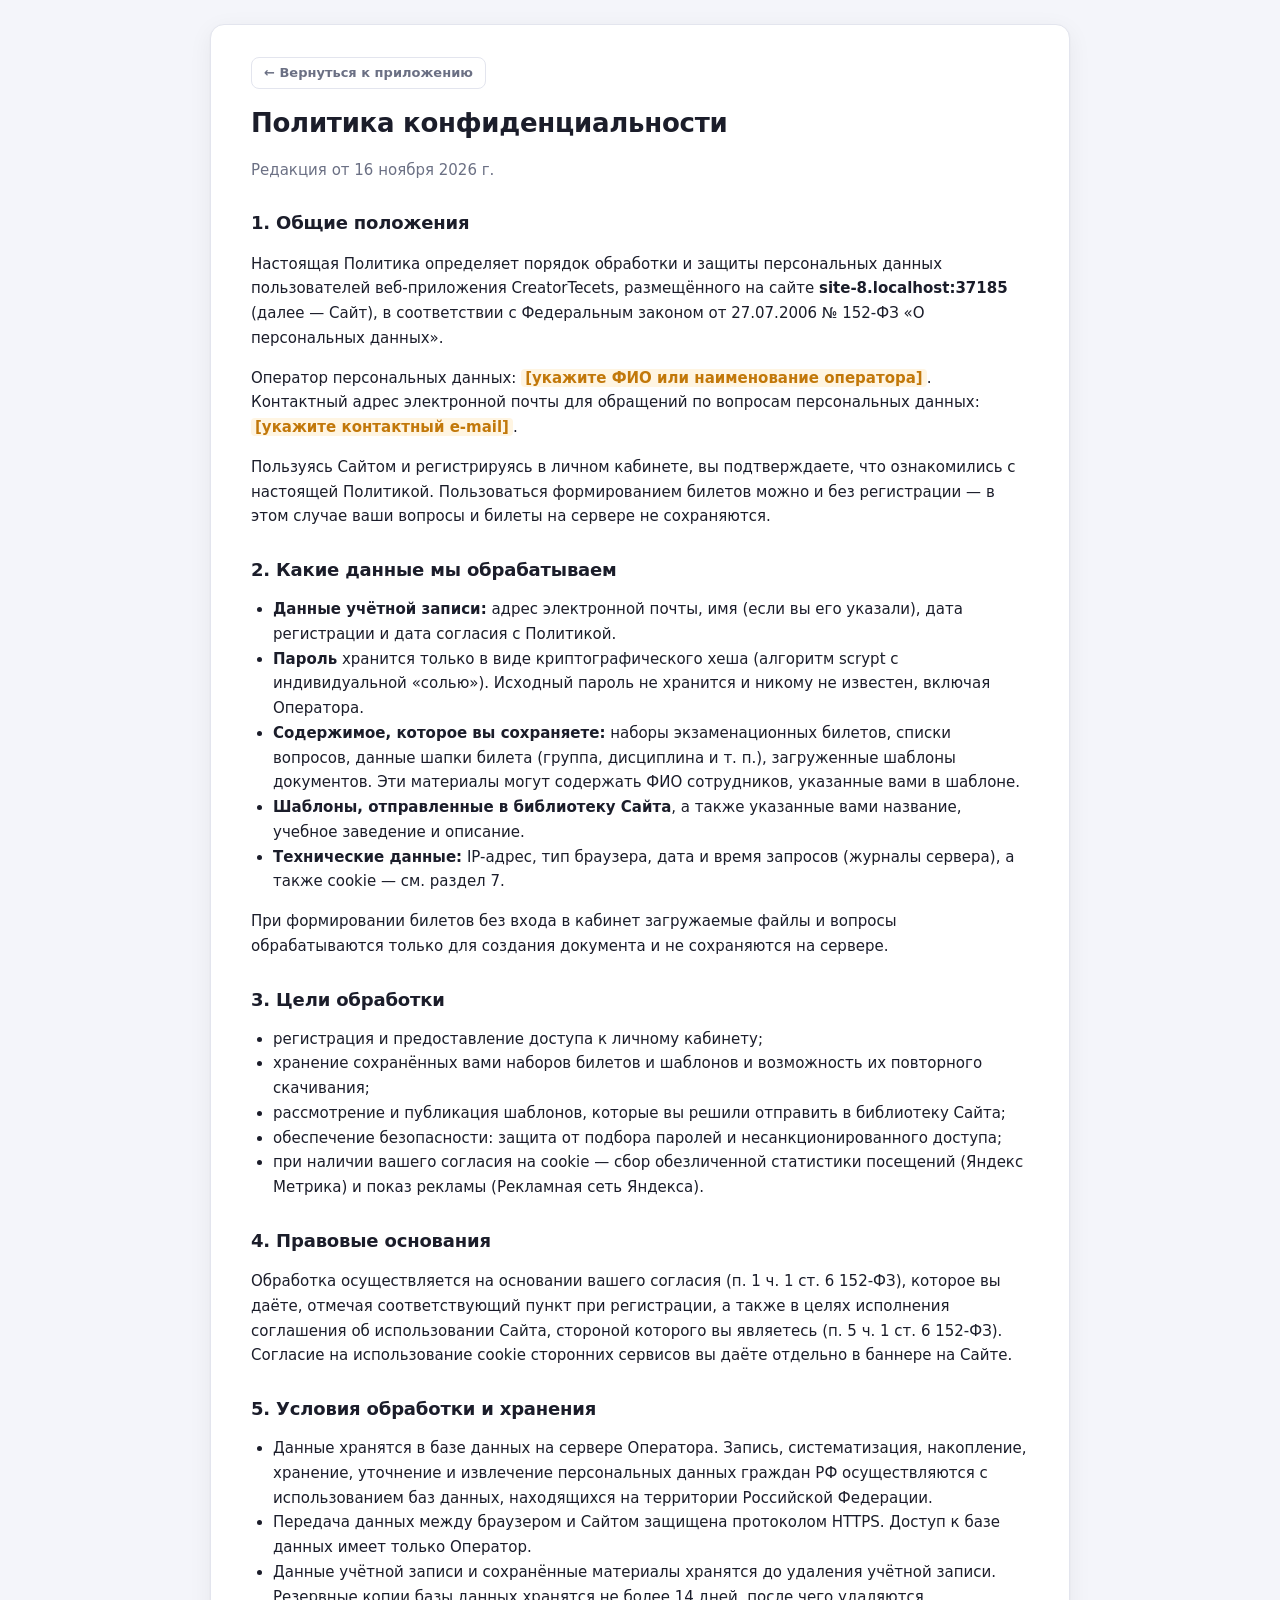
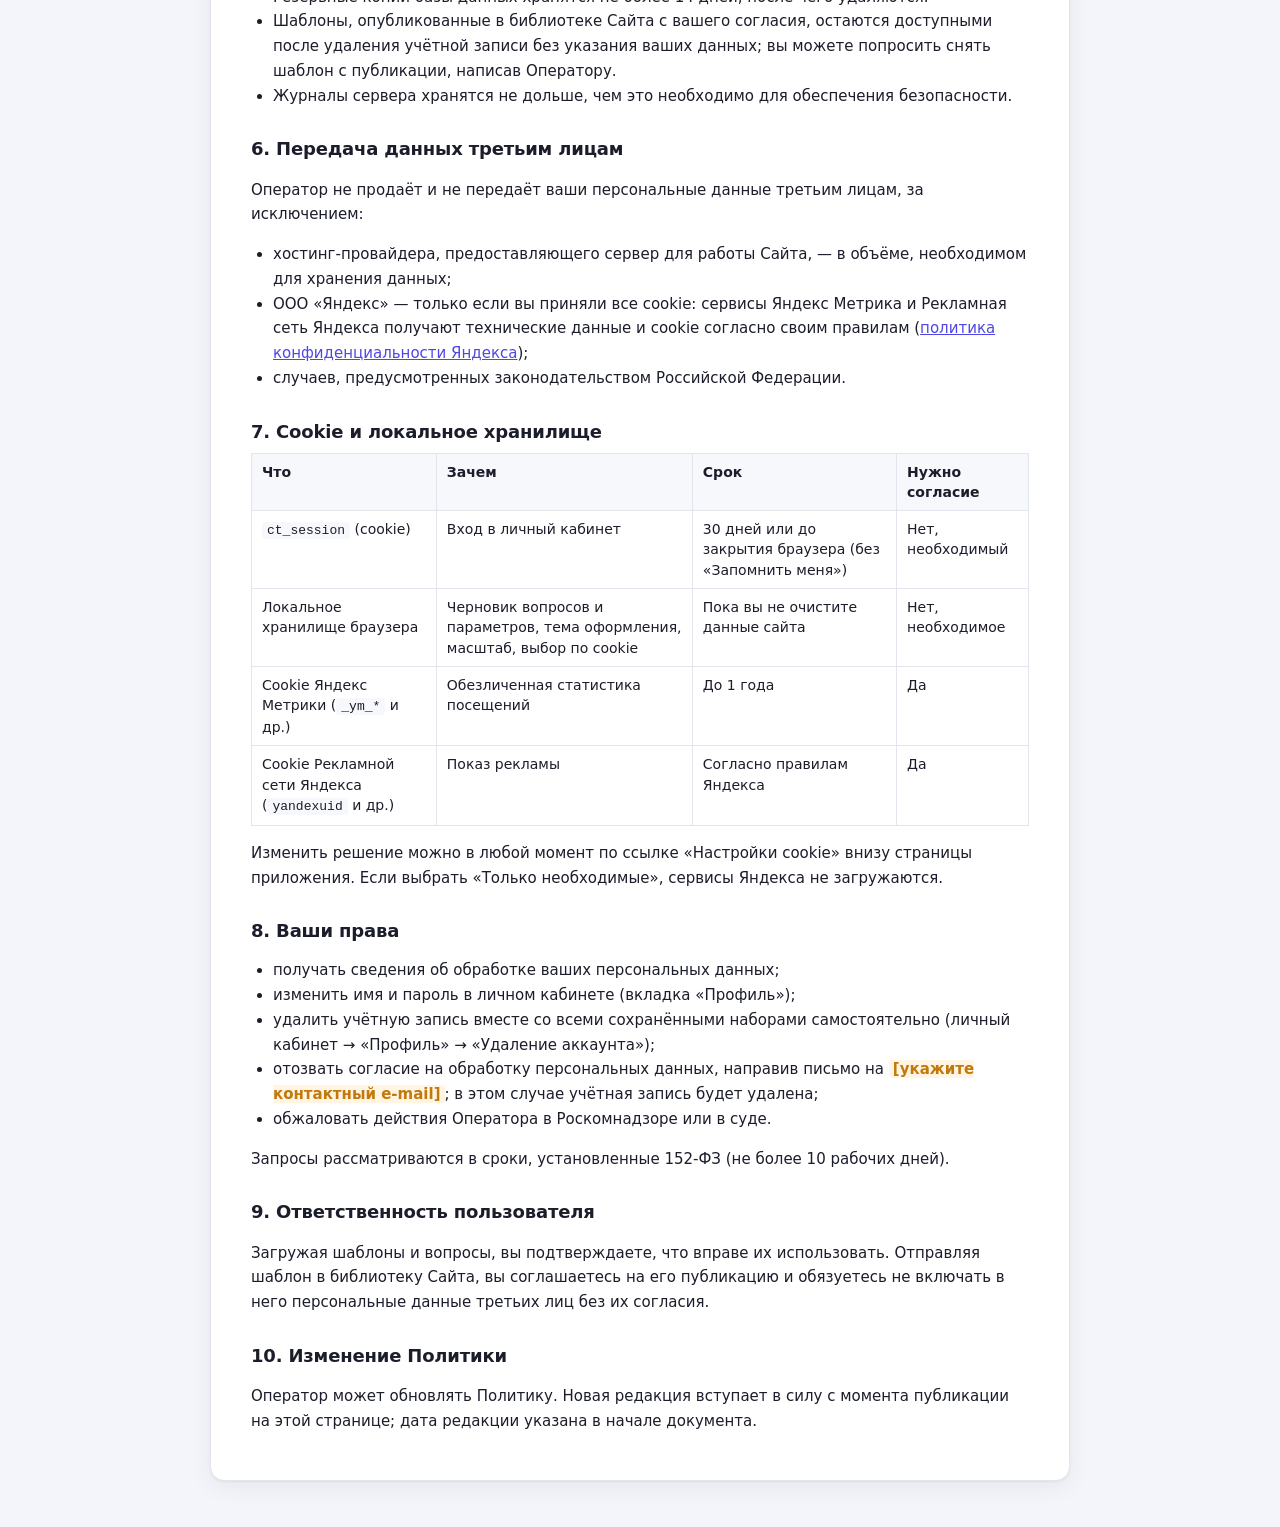
==== static/privacy.html @ f71148b0 "Баннер cookie, политика конфиденциальности и согласие на обработку ПДн - баннер cookie: Метрика и ре" ====
<!doctype html>
<html lang="ru">
<head>
  <meta charset="utf-8" />
  <meta name="viewport" content="width=device-width, initial-scale=1" />
  <title>Политика конфиденциальности — CreatorTecets</title>
  <link rel="icon" href="data:image/svg+xml,<svg xmlns='http://www.w3.org/2000/svg' viewBox='0 0 32 32'><rect width='32' height='32' rx='8' fill='%234f46e5'/><path d='M9 9h14v3H9zm0 6h14v2H9zm0 5h9v2H9z' fill='white'/></svg>" />
  <script>
    try { var t = localStorage.getItem("creatortecets:theme"); if (t === "light" || t === "dark") document.documentElement.dataset.theme = t; } catch (e) {}
  </script>
  <link rel="stylesheet" href="styles.css" />
  <style>
    .doc { max-width: 860px; margin: 24px auto 48px; padding: 32px 40px; }
    .doc h1 { font-size: 26px; margin-bottom: 4px; }
    .doc h2 { font-size: 18px; margin: 28px 0 8px; }
    .doc p, .doc li { font-size: 15px; line-height: 1.65; }
    .doc ul { padding-left: 22px; }
    .doc table { width: 100%; border-collapse: collapse; font-size: 14px; margin: 8px 0; }
    .doc th, .doc td { border: 1px solid var(--border); padding: 8px 10px; text-align: left; vertical-align: top; }
    .doc th { background: var(--surface-2); }
    .doc code { background: var(--surface-2); padding: 1px 5px; border-radius: 4px; font-size: 13px; }
    .doc a { color: var(--accent); }
    .placeholder { background: var(--warn-soft); color: var(--warn); padding: 0 4px; border-radius: 4px; font-weight: 600; }
    .back { display: inline-flex; margin-bottom: 16px; }
    @media (max-width: 640px) { .doc { padding: 20px 16px; margin: 12px; } .doc table { display: block; overflow-x: auto; } }
  </style>
</head>
<body>
  <main class="card doc">
    <a class="btn small ghost back" href="/">← Вернуться к приложению</a>
    <h1>Политика конфиденциальности</h1>
    <p class="muted">Редакция от 16 ноября 2026 г.</p>

    <h2>1. Общие положения</h2>
    <p>Настоящая Политика определяет порядок обработки и защиты персональных данных пользователей веб-приложения CreatorTecets, размещённого на сайте <b data-op="site"></b> (далее — Сайт), в соответствии с Федеральным законом от 27.07.2006 № 152-ФЗ «О персональных данных».</p>
    <p>Оператор персональных данных: <b data-op="name"></b>. Контактный адрес электронной почты для обращений по вопросам персональных данных: <b data-op="email"></b>.</p>
    <p>Пользуясь Сайтом и регистрируясь в личном кабинете, вы подтверждаете, что ознакомились с настоящей Политикой. Пользоваться формированием билетов можно и без регистрации — в этом случае ваши вопросы и билеты на сервере не сохраняются.</p>

    <h2>2. Какие данные мы обрабатываем</h2>
    <ul>
      <li><b>Данные учётной записи:</b> адрес электронной почты, имя (если вы его указали), дата регистрации и дата согласия с Политикой.</li>
      <li><b>Пароль</b> хранится только в виде криптографического хеша (алгоритм scrypt с индивидуальной «солью»). Исходный пароль не хранится и никому не известен, включая Оператора.</li>
      <li><b>Содержимое, которое вы сохраняете:</b> наборы экзаменационных билетов, списки вопросов, данные шапки билета (группа, дисциплина и т. п.), загруженные шаблоны документов. Эти материалы могут содержать ФИО сотрудников, указанные вами в шаблоне.</li>
      <li><b>Шаблоны, отправленные в библиотеку Сайта</b>, а также указанные вами название, учебное заведение и описание.</li>
      <li><b>Технические данные:</b> IP-адрес, тип браузера, дата и время запросов (журналы сервера), а также cookie — см. раздел 7.</li>
    </ul>
    <p>При формировании билетов без входа в кабинет загружаемые файлы и вопросы обрабатываются только для создания документа и не сохраняются на сервере.</p>

    <h2>3. Цели обработки</h2>
    <ul>
      <li>регистрация и предоставление доступа к личному кабинету;</li>
      <li>хранение сохранённых вами наборов билетов и шаблонов и возможность их повторного скачивания;</li>
      <li>рассмотрение и публикация шаблонов, которые вы решили отправить в библиотеку Сайта;</li>
      <li>обеспечение безопасности: защита от подбора паролей и несанкционированного доступа;</li>
      <li>при наличии вашего согласия на cookie — сбор обезличенной статистики посещений (Яндекс Метрика) и показ рекламы (Рекламная сеть Яндекса).</li>
    </ul>

    <h2>4. Правовые основания</h2>
    <p>Обработка осуществляется на основании вашего согласия (п. 1 ч. 1 ст. 6 152-ФЗ), которое вы даёте, отмечая соответствующий пункт при регистрации, а также в целях исполнения соглашения об использовании Сайта, стороной которого вы являетесь (п. 5 ч. 1 ст. 6 152-ФЗ). Согласие на использование cookie сторонних сервисов вы даёте отдельно в баннере на Сайте.</p>

    <h2>5. Условия обработки и хранения</h2>
    <ul>
      <li>Данные хранятся в базе данных на сервере Оператора. Запись, систематизация, накопление, хранение, уточнение и извлечение персональных данных граждан РФ осуществляются с использованием баз данных, находящихся на территории Российской Федерации.</li>
      <li>Передача данных между браузером и Сайтом защищена протоколом HTTPS. Доступ к базе данных имеет только Оператор.</li>
      <li>Данные учётной записи и сохранённые материалы хранятся до удаления учётной записи. Резервные копии базы данных хранятся не более 14 дней, после чего удаляются.</li>
      <li>Шаблоны, опубликованные в библиотеке Сайта с вашего согласия, остаются доступными после удаления учётной записи без указания ваших данных; вы можете попросить снять шаблон с публикации, написав Оператору.</li>
      <li>Журналы сервера хранятся не дольше, чем это необходимо для обеспечения безопасности.</li>
    </ul>

    <h2>6. Передача данных третьим лицам</h2>
    <p>Оператор не продаёт и не передаёт ваши персональные данные третьим лицам, за исключением:</p>
    <ul>
      <li>хостинг-провайдера, предоставляющего сервер для работы Сайта, — в объёме, необходимом для хранения данных;</li>
      <li>ООО «Яндекс» — только если вы приняли все cookie: сервисы Яндекс Метрика и Рекламная сеть Яндекса получают технические данные и cookie согласно своим правилам (<a href="https://yandex.ru/legal/confidential/" target="_blank" rel="noopener">политика конфиденциальности Яндекса</a>);</li>
      <li>случаев, предусмотренных законодательством Российской Федерации.</li>
    </ul>

    <h2>7. Cookie и локальное хранилище</h2>
    <table>
      <thead><tr><th>Что</th><th>Зачем</th><th>Срок</th><th>Нужно согласие</th></tr></thead>
      <tbody>
        <tr><td><code>ct_session</code> (cookie)</td><td>Вход в личный кабинет</td><td>30 дней или до закрытия браузера (без «Запомнить меня»)</td><td>Нет, необходимый</td></tr>
        <tr><td>Локальное хранилище браузера</td><td>Черновик вопросов и параметров, тема оформления, масштаб, выбор по cookie</td><td>Пока вы не очистите данные сайта</td><td>Нет, необходимое</td></tr>
        <tr><td>Cookie Яндекс Метрики (<code>_ym_*</code> и др.)</td><td>Обезличенная статистика посещений</td><td>До 1 года</td><td>Да</td></tr>
        <tr><td>Cookie Рекламной сети Яндекса (<code>yandexuid</code> и др.)</td><td>Показ рекламы</td><td>Согласно правилам Яндекса</td><td>Да</td></tr>
      </tbody>
    </table>
    <p>Изменить решение можно в любой момент по ссылке «Настройки cookie» внизу страницы приложения. Если выбрать «Только необходимые», сервисы Яндекса не загружаются.</p>

    <h2>8. Ваши права</h2>
    <ul>
      <li>получать сведения об обработке ваших персональных данных;</li>
      <li>изменить имя и пароль в личном кабинете (вкладка «Профиль»);</li>
      <li>удалить учётную запись вместе со всеми сохранёнными наборами самостоятельно (личный кабинет → «Профиль» → «Удаление аккаунта»);</li>
      <li>отозвать согласие на обработку персональных данных, направив письмо на <b data-op="email"></b>; в этом случае учётная запись будет удалена;</li>
      <li>обжаловать действия Оператора в Роскомнадзоре или в суде.</li>
    </ul>
    <p>Запросы рассматриваются в сроки, установленные 152-ФЗ (не более 10 рабочих дней).</p>

    <h2>9. Ответственность пользователя</h2>
    <p>Загружая шаблоны и вопросы, вы подтверждаете, что вправе их использовать. Отправляя шаблон в библиотеку Сайта, вы соглашаетесь на его публикацию и обязуетесь не включать в него персональные данные третьих лиц без их согласия.</p>

    <h2>10. Изменение Политики</h2>
    <p>Оператор может обновлять Политику. Новая редакция вступает в силу с момента публикации на этой странице; дата редакции указана в начале документа.</p>
  </main>

  <script>
    (function () {
      var fallback = {
        name: "[укажите ФИО или наименование оператора]",
        email: "[укажите контактный e-mail]",
        site: location.host,
      };
      function fill(op) {
        document.querySelectorAll("[data-op]").forEach(function (el) {
          var key = el.getAttribute("data-op");
          var value = op && op[key];
          el.textContent = value || fallback[key];
          el.classList.toggle("placeholder", !value && key !== "site");
        });
      }
      fill(null);
      fetch("/api/config").then(function (r) { return r.ok ? r.json() : null; })
        .then(function (cfg) { if (cfg) fill(cfg.operator); }).catch(function () {});
    })();
  </script>
</body>
</html>
---- static/styles.css ----
:root {
  --bg: #f4f5fa;
  --surface: #ffffff;
  --surface-2: #f7f8fc;
  --border: #e3e5ee;
  --text: #1b1d2a;
  --muted: #6b7084;
  --accent: #4f46e5;
  --accent-2: #6366f1;
  --accent-soft: #eef0ff;
  --ok: #16a34a;
  --ok-soft: #e8f7ee;
  --warn: #c2780a;
  --warn-soft: #fff5e2;
  --err: #dc2626;
  --err-soft: #fdecec;
  --radius: 14px;
  --shadow: 0 1px 2px rgba(20, 22, 40, .05), 0 6px 24px rgba(20, 22, 40, .06);
  --paper-shadow: 0 2px 6px rgba(0, 0, 0, .08), 0 12px 32px rgba(0, 0, 0, .10);
  color-scheme: light;
}

:root[data-theme="dark"] {
    --bg: #0f1117;
    --surface: #171a23;
    --surface-2: #1d2130;
    --border: #2a2f40;
    --text: #e8eaf2;
    --muted: #949ab0;
    --accent: #818cf8;
    --accent-2: #6366f1;
    --accent-soft: #23264a;
    --ok: #4ade80;
    --ok-soft: #12291c;
    --warn: #fbbf24;
    --warn-soft: #2d2410;
    --err: #f87171;
    --err-soft: #2f1517;
    --shadow: 0 1px 2px rgba(0, 0, 0, .3), 0 6px 24px rgba(0, 0, 0, .25);
    color-scheme: dark;
  
}

@media (prefers-color-scheme: dark) {
  :root:not([data-theme="light"]) {
    --bg: #0f1117;
    --surface: #171a23;
    --surface-2: #1d2130;
    --border: #2a2f40;
    --text: #e8eaf2;
    --muted: #949ab0;
    --accent: #818cf8;
    --accent-2: #6366f1;
    --accent-soft: #23264a;
    --ok: #4ade80;
    --ok-soft: #12291c;
    --warn: #fbbf24;
    --warn-soft: #2d2410;
    --err: #f87171;
    --err-soft: #2f1517;
    --shadow: 0 1px 2px rgba(0, 0, 0, .3), 0 6px 24px rgba(0, 0, 0, .25);
    color-scheme: dark;
  
  }
}

* { box-sizing: border-box; }
[hidden] { display: none !important; }
html, body { margin: 0; }
body {
  background: var(--bg);
  transition: background-color .2s, color .2s;
  color: var(--text);
  font: 14px/1.45 "Inter", system-ui, -apple-system, "Segoe UI", Roboto, sans-serif;
  -webkit-font-smoothing: antialiased;
}
h1, h2, h3 { margin: 0; letter-spacing: -.01em; }
h2 { font-size: 16px; font-weight: 650; }
.muted { color: var(--muted); }
.small { font-size: 12px; }
.row { display: flex; align-items: center; }
.wrap { flex-wrap: wrap; }
.gap-s { gap: 8px; }
svg { width: 16px; height: 16px; fill: none; stroke: currentColor; stroke-width: 2; stroke-linecap: round; stroke-linejoin: round; flex: none; }

/* ---------- Topbar ---------- */
.topbar {
  position: sticky; top: 0; z-index: 20;
  display: flex; align-items: center; justify-content: space-between; gap: 16px;
  padding: 12px 24px;
  background: color-mix(in srgb, var(--surface) 88%, transparent);
  backdrop-filter: blur(12px);
  border-bottom: 1px solid var(--border);
}
.brand { display: flex; align-items: center; gap: 12px; min-width: 0; }
.brand h1 { font-size: 18px; font-weight: 750; }
.brand p { margin: 0; font-size: 12px; color: var(--muted); }
.logo svg { width: 36px; height: 36px; stroke: none; }
.logo rect { fill: var(--accent-2); }
.logo path { fill: #fff; }
.topbar-actions { display: flex; gap: 8px; flex-wrap: wrap; justify-content: flex-end; }

/* ---------- Buttons ---------- */
.btn {
  display: inline-flex; align-items: center; justify-content: center; gap: 6px;
  height: 38px; padding: 0 16px;
  border-radius: 10px; border: 1px solid transparent;
  font: inherit; font-weight: 600; cursor: pointer; text-decoration: none;
  transition: background .15s, border-color .15s, color .15s, transform .05s, opacity .15s;
  white-space: nowrap; user-select: none;
}
.btn:active:not(:disabled) { transform: translateY(1px); }
.btn:disabled { opacity: .45; cursor: not-allowed; }
.btn.small { height: 32px; padding: 0 12px; font-size: 13px; border-radius: 8px; }
.btn.primary { background: var(--accent-2); color: #fff; }
.btn.primary:hover:not(:disabled) { background: #4338ca; }
.btn.secondary { background: var(--accent-soft); color: var(--accent); }
.btn.secondary:hover:not(:disabled) { border-color: var(--accent); }
.btn.ghost { background: transparent; color: var(--muted); border-color: var(--border); }
.btn.ghost:hover:not(:disabled) { color: var(--text); background: var(--surface-2); }
.icon-btn { border: 0; background: none; color: var(--muted); font-size: 16px; cursor: pointer; padding: 4px 8px; border-radius: 6px; }
.icon-btn:hover { background: var(--surface-2); color: var(--text); }
:focus-visible { outline: 2px solid var(--accent); outline-offset: 2px; }

/* ---------- Layout ---------- */
.layout {
  display: grid;
  grid-template-columns: minmax(340px, 440px) minmax(0, 1fr);
  gap: 20px;
  padding: 20px 24px 40px;
  max-width: 1600px; margin: 0 auto;
  align-items: start;
}
.settings { display: flex; flex-direction: column; gap: 16px; }
.workspace { display: flex; flex-direction: column; gap: 16px; position: sticky; top: 84px; max-height: calc(100vh - 100px); }

.card {
  background: var(--surface);
  border: 1px solid var(--border);
  border-radius: var(--radius);
  box-shadow: var(--shadow);
  padding: 18px;
}
.card-head { display: flex; align-items: flex-start; gap: 12px; margin-bottom: 14px; }
.card-head > div { flex: 1; min-width: 0; }
.card-head p { margin: 2px 0 0; font-size: 12px; }
.step {
  flex: none; width: 26px; height: 26px; border-radius: 50%;
  display: grid; place-items: center;
  background: var(--accent-soft); color: var(--accent); font-weight: 700; font-size: 13px;
}
.badge {
  min-width: 32px; height: 26px; padding: 0 10px; border-radius: 13px;
  display: inline-grid; place-items: center;
  background: var(--surface-2); border: 1px solid var(--border); font-weight: 700; font-variant-numeric: tabular-nums;
}
.badge.ok { background: var(--ok-soft); color: var(--ok); border-color: transparent; }
.badge.err { background: var(--err-soft); color: var(--err); border-color: transparent; }

/* ---------- Template ---------- */
.template-file { display: flex; flex-direction: column; gap: 10px; }
.file-chip {
  display: flex; align-items: center; gap: 10px;
  padding: 10px 12px; border-radius: 10px; background: var(--surface-2); border: 1px solid var(--border);
}
.file-chip svg { width: 22px; height: 22px; color: var(--accent); }
.file-chip div { display: flex; flex-direction: column; min-width: 0; }
.file-chip strong { overflow: hidden; text-overflow: ellipsis; white-space: nowrap; }
.file-chip span { font-size: 12px; }
.fields { margin-top: 14px; }
.fields summary { cursor: pointer; font-weight: 600; padding: 4px 0; }
.fields-grid { display: grid; gap: 10px; margin-top: 10px; }

.text-field { display: flex; flex-direction: column; gap: 4px; }
.text-field span { font-size: 12px; color: var(--muted); font-weight: 500; }
input[type="text"], input[type="search"], input[type="number"], input[type="email"], input[type="password"], textarea {
  font: inherit; color: var(--text);
  background: var(--surface); border: 1px solid var(--border); border-radius: 8px;
  padding: 8px 10px; width: 100%;
  transition: border-color .15s, box-shadow .15s;
}
input:focus, textarea:focus { outline: none; border-color: var(--accent); box-shadow: 0 0 0 3px color-mix(in srgb, var(--accent) 18%, transparent); }

/* ---------- Params ---------- */
.params { display: grid; gap: 10px; }
.num { display: flex; align-items: center; justify-content: space-between; gap: 12px; }
.num > span { font-weight: 500; }
.stepper { display: flex; align-items: center; border: 1px solid var(--border); border-radius: 10px; overflow: hidden; flex: none; }
.stepper button { width: 34px; height: 36px; border: 0; background: var(--surface-2); color: var(--text); font-size: 18px; cursor: pointer; }
.stepper button:hover { background: var(--accent-soft); color: var(--accent); }
.stepper input { width: 62px; border: 0; border-radius: 0; text-align: center; font-weight: 700; font-variant-numeric: tabular-nums; padding: 8px 4px; -moz-appearance: textfield; }
.stepper input::-webkit-inner-spin-button { -webkit-appearance: none; }
.stepper input:focus { box-shadow: none; }
.options { display: grid; gap: 14px; margin-top: 16px; padding-top: 16px; border-top: 1px dashed var(--border); }

.segmented { display: grid; grid-template-columns: 1fr 1fr; background: var(--surface-2); border: 1px solid var(--border); border-radius: 10px; padding: 3px; }
.segmented input { position: absolute; opacity: 0; pointer-events: none; }
.segmented span { display: block; text-align: center; padding: 6px; border-radius: 7px; cursor: pointer; font-weight: 600; color: var(--muted); }
.segmented input:checked + span { background: var(--surface); color: var(--text); box-shadow: 0 1px 3px rgba(0, 0, 0, .12); }
.segmented input:focus-visible + span { outline: 2px solid var(--accent); }

.switch { display: flex; align-items: center; gap: 10px; cursor: pointer; }
.switch input { position: absolute; opacity: 0; }
.switch .track { flex: none; width: 38px; height: 22px; border-radius: 11px; background: var(--border); position: relative; transition: background .15s; }
.switch .track::after { content: ""; position: absolute; top: 3px; left: 3px; width: 16px; height: 16px; border-radius: 50%; background: #fff; transition: transform .15s; box-shadow: 0 1px 2px rgba(0, 0, 0, .25); }
.switch input:checked + .track { background: var(--accent-2); }
.switch input:checked + .track::after { transform: translateX(16px); }
.switch input:focus-visible + .track { outline: 2px solid var(--accent); outline-offset: 2px; }

/* ---------- Questions ---------- */
.dropzone { position: relative; }
.dropzone textarea { min-height: 180px; resize: vertical; line-height: 1.55; }
.drop-hint {
  position: absolute; inset: 0; display: none; place-items: center;
  border: 2px dashed var(--accent); border-radius: 8px; background: color-mix(in srgb, var(--accent-soft) 92%, transparent);
  color: var(--accent); font-weight: 600;
}
.dropzone.drag .drop-hint { display: grid; }
.qactions { margin-top: 10px; }

/* ---------- Check ---------- */
.check-head { display: flex; align-items: center; justify-content: space-between; gap: 10px; margin-bottom: 12px; }
.status { font-weight: 600; font-size: 13px; padding: 4px 10px; border-radius: 999px; }
.status.ok { background: var(--ok-soft); color: var(--ok); }
.status.warn { background: var(--warn-soft); color: var(--warn); }
.status.err { background: var(--err-soft); color: var(--err); }
.meters { display: grid; grid-template-columns: 1fr 1fr; gap: 14px; }
.meter-top { display: flex; justify-content: space-between; font-size: 13px; }
.meter-top strong { font-variant-numeric: tabular-nums; }
.bar { height: 8px; background: var(--surface-2); border: 1px solid var(--border); border-radius: 4px; overflow: hidden; margin: 6px 0 4px; }
.bar i { display: block; height: 100%; width: 0; background: var(--ok); border-radius: 4px; transition: width .25s, background .25s; }
.meter.err .bar i { background: var(--err); }
.meter.warn .bar i { background: var(--warn); }
.meter.off { opacity: .5; }
.meter small { color: var(--muted); font-size: 12px; }
.issues { list-style: none; margin: 12px 0 0; padding: 0; display: grid; gap: 6px; }
.issues:empty { display: none; }
.issues li { display: flex; gap: 8px; align-items: flex-start; padding: 8px 10px; border-radius: 8px; font-size: 13px; }
.issues li::before { flex: none; font-weight: 800; width: 16px; text-align: center; }
.issues li.err { background: var(--err-soft); color: var(--err); }
.issues li.err::before { content: "!"; }
.issues li.warn { background: var(--warn-soft); color: var(--warn); }
.issues li.warn::before { content: "!"; }
.issues li.info { background: var(--surface-2); color: var(--muted); }
.issues li.info::before { content: "i"; font-style: italic; }
.issues li button { margin-left: auto; flex: none; background: none; border: 0; color: inherit; text-decoration: underline; font: inherit; font-weight: 600; cursor: pointer; padding: 0; }

/* ---------- Preview ---------- */
.preview-card { display: flex; flex-direction: column; min-height: 0; flex: 1; padding: 0; overflow: hidden; }
.preview-head { display: flex; align-items: center; justify-content: space-between; gap: 10px; padding: 12px 14px; border-bottom: 1px solid var(--border); flex-wrap: wrap; }
.tabs { display: flex; gap: 4px; background: var(--surface-2); padding: 3px; border-radius: 10px; border: 1px solid var(--border); }
.tab { border: 0; background: none; font: inherit; font-weight: 600; color: var(--muted); padding: 6px 12px; border-radius: 7px; cursor: pointer; }
.tab.active { background: var(--surface); color: var(--text); box-shadow: 0 1px 3px rgba(0, 0, 0, .12); }
.hint { margin: 0; padding: 8px 16px; font-size: 12px; color: var(--muted); background: var(--surface-2); border-bottom: 1px solid var(--border); }
.view { overflow: auto; flex: 1; min-height: 360px; }
#view-pages { background: color-mix(in srgb, var(--bg) 70%, #8a8fa3 30%); padding: 24px; }
.empty { display: grid; place-items: center; text-align: center; color: var(--muted); min-height: 320px; padding: 24px; }
.empty strong { display: block; color: var(--text); font-size: 15px; margin-bottom: 4px; }

.page-wrap { margin: 0 auto 28px; width: fit-content; }
.page-label { display: flex; justify-content: space-between; color: var(--text); font-size: 12px; font-weight: 700; margin-bottom: 6px; }
.page {
  position: relative; background: #fff; color: #000; box-shadow: var(--paper-shadow);
  font-family: "Times New Roman", "Liberation Serif", Times, serif; font-size: 16px; line-height: 1.15;
  color-scheme: light;
}
.page p { margin: 0; min-height: 1.15em; white-space: pre-wrap; overflow-wrap: anywhere; }
.page table { border-collapse: collapse; table-layout: fixed; }
.page td { vertical-align: top; padding: 6.67px; }
.page table.bordered td { border: 1px solid #000; }
.page .qline { line-height: 1.5; }
.page .q { cursor: pointer; border-radius: 3px; transition: background .12s; }
.page .q:hover { background: #e0e7ff; }
.page .q.missing { color: #b91c1c; background: #fee2e2; }
.page .q.repeat { box-shadow: inset 0 -2px 0 #f59e0b; }
.page-footer { position: absolute; left: 0; right: 0; }

#view-table { padding: 0; }
.summary { width: 100%; border-collapse: collapse; font-size: 13px; }
.summary th, .summary td { text-align: left; padding: 10px 14px; border-bottom: 1px solid var(--border); vertical-align: top; }
.summary th { position: sticky; top: 0; background: var(--surface); font-size: 12px; text-transform: uppercase; letter-spacing: .04em; color: var(--muted); z-index: 1; }
.summary td:first-child { font-weight: 700; white-space: nowrap; width: 1%; }
.summary ol { margin: 0; padding-left: 18px; }
.summary li { margin: 2px 0; }

#view-pdf { display: flex; }
#pdf-frame { flex: 1; width: 100%; border: 0; min-height: 70vh; background: #525659; }
.pdf-empty { margin: auto; text-align: center; padding: 40px; color: var(--muted); }

/* ---------- Dialog ---------- */
dialog { border: 1px solid var(--border); border-radius: 16px; padding: 0; width: min(640px, calc(100vw - 32px)); background: var(--surface); color: var(--text); box-shadow: 0 24px 64px rgba(0, 0, 0, .3); }
dialog::backdrop { background: rgba(15, 17, 30, .45); backdrop-filter: blur(2px); }
.dialog { display: flex; flex-direction: column; gap: 10px; padding: 18px; max-height: min(80vh, 680px); }
.dialog header { display: flex; justify-content: space-between; align-items: center; }
.dialog p { margin: 0; }
.replace-list { list-style: none; margin: 0; padding: 0; overflow: auto; border: 1px solid var(--border); border-radius: 10px; }
.replace-list li { padding: 10px 12px; border-bottom: 1px solid var(--border); cursor: pointer; display: flex; gap: 10px; justify-content: space-between; }
.replace-list li:last-child { border-bottom: 0; }
.replace-list li:hover, .replace-list li:focus { background: var(--accent-soft); outline: none; }
.replace-list li.current { background: var(--surface-2); cursor: default; color: var(--muted); }
.replace-list .uses { flex: none; font-size: 12px; color: var(--muted); }
.replace-list .uses.zero { color: var(--ok); font-weight: 600; }

/* ---------- Toast / busy ---------- */
.toast {
  position: fixed; left: 50%; bottom: 24px; transform: translate(-50%, 20px);
  background: #1f2233; color: #fff; padding: 10px 16px; border-radius: 10px; font-weight: 500;
  opacity: 0; pointer-events: none; transition: opacity .2s, transform .2s; z-index: 50; max-width: calc(100vw - 32px);
}
.toast.show { opacity: 1; transform: translate(-50%, 0); }
.toast.error { background: #b91c1c; }
.busy { position: fixed; inset: 0; z-index: 60; display: grid; place-content: center; justify-items: center; gap: 14px; background: rgba(15, 17, 30, .35); color: #fff; font-weight: 600; backdrop-filter: blur(2px); }
.busy[hidden] { display: none; }
.spinner { width: 42px; height: 42px; border-radius: 50%; border: 4px solid rgba(255, 255, 255, .3); border-top-color: #fff; animation: spin .8s linear infinite; }
@keyframes spin { to { transform: rotate(360deg); } }

/* ---------- Responsive ---------- */
@media (max-width: 1020px) {
  .layout { grid-template-columns: 1fr; padding: 16px; }
  .workspace { position: static; max-height: none; }
  .view { max-height: 80vh; }
}
@media (max-width: 640px) {
  .topbar { position: static; flex-direction: column; align-items: stretch; padding: 12px 16px; }
  .topbar-actions .btn { flex: 1; }
  .meters { grid-template-columns: 1fr; }
  #view-pages { padding: 12px; }
  .num { flex-direction: column; align-items: flex-start; }
}
@media print {
  .topbar, .settings, .check, .preview-head, .hint { display: none !important; }
}

/* ---------- Theme toggle ---------- */
.theme-btn { width: 38px; padding: 0; }
.theme-btn svg { width: 18px; height: 18px; }

/* ---------- Zoom ---------- */
.zoom { display: flex; align-items: center; border: 1px solid var(--border); border-radius: 8px; overflow: hidden; background: var(--surface-2); }
.zoom button { height: 30px; min-width: 30px; padding: 0 8px; border: 0; background: none; color: var(--text); font: inherit; font-weight: 600; cursor: pointer; }
.zoom button:hover { background: var(--accent-soft); color: var(--accent); }
.zoom button.active { color: var(--accent); }
.zoom output { min-width: 50px; text-align: center; font-variant-numeric: tabular-nums; font-weight: 600; font-size: 13px; }
.zoom .sep { width: 1px; align-self: stretch; background: var(--border); }
.preview-tools { display: flex; align-items: center; gap: 8px; flex-wrap: wrap; }

/* ---------- Режим «Развернуть просмотр» ---------- */
body.focus .settings { display: none; }
body.focus .layout { grid-template-columns: minmax(0, 1fr); max-width: none; }
body.focus .workspace { max-height: calc(100vh - 100px); }
body.focus .check .meters, body.focus .check .issues { display: none; }
body.focus .check { padding: 10px 18px; }
body.focus .check-head { margin: 0; }
body.focus .view { max-height: none; }
@media (max-width: 1020px) {
  body.focus .workspace { max-height: none; }
  body.focus .view { max-height: 85vh; }
}

/* ---------- Личный кабинет ---------- */
.account-btn span { max-width: 160px; overflow: hidden; text-overflow: ellipsis; }
.account-btn .avatar { width: 22px; height: 22px; border-radius: 50%; background: var(--accent-2); color: #fff; display: grid; place-items: center; font-size: 12px; font-weight: 700; flex: none; }
.set-chip { align-self: center; max-width: 220px; overflow: hidden; text-overflow: ellipsis; white-space: nowrap; font-size: 12px; color: var(--muted); padding: 4px 10px; border: 1px dashed var(--border); border-radius: 999px; }
.set-chip b { color: var(--text); font-weight: 600; }
.dialog .segmented { margin: 2px 0; }
.dialog .text-field input { height: 40px; }
.form-error { margin: 0; padding: 8px 10px; border-radius: 8px; background: var(--err-soft); color: var(--err); font-size: 13px; }
.dialog-actions { justify-content: flex-end; margin-top: 4px; }
.auth .btn.primary { height: 42px; margin-top: 4px; }
#cabinet-dialog { width: min(920px, calc(100vw - 32px)); }
.cabinet { max-height: min(86vh, 820px); }
.cab-tools input { flex: 1; }
.sets { list-style: none; margin: 0; padding: 0; overflow: auto; display: grid; gap: 10px; min-height: 120px; }
.set { border: 1px solid var(--border); border-radius: 12px; padding: 12px 14px; display: grid; grid-template-columns: 1fr auto; gap: 6px 14px; background: var(--surface); }
.set.current { border-color: var(--accent); box-shadow: 0 0 0 1px var(--accent) inset; }
.set h4 { margin: 0; font-size: 15px; display: flex; align-items: center; gap: 8px; min-width: 0; }
.set h4 span { overflow: hidden; text-overflow: ellipsis; white-space: nowrap; }
.set .tag { font-size: 11px; font-weight: 700; color: var(--accent); background: var(--accent-soft); border-radius: 999px; padding: 2px 8px; flex: none; }
.set .meta { grid-column: 1; color: var(--muted); font-size: 12px; display: flex; flex-wrap: wrap; gap: 4px 12px; }
.set .actions { grid-column: 2; grid-row: 1 / span 2; display: flex; gap: 6px; align-items: center; flex-wrap: wrap; justify-content: flex-end; }
.set .actions .danger:hover { color: var(--err); border-color: var(--err); }
.sets .empty { min-height: 160px; border: 1px dashed var(--border); border-radius: 12px; }
@media (max-width: 640px) {
  .set { grid-template-columns: 1fr; }
  .set .actions { grid-column: 1; grid-row: auto; justify-content: flex-start; }
  .set-chip { display: none; }
}

/* ---------- Формы входа и профиля ---------- */
.field label { font-size: 12px; color: var(--muted); font-weight: 500; }
.field.invalid input { border-color: var(--err); }
.field.invalid input:focus { box-shadow: 0 0 0 3px color-mix(in srgb, var(--err) 18%, transparent); }
.field.valid input { border-color: color-mix(in srgb, var(--ok) 60%, var(--border)); }
.field-error { color: var(--err); font-size: 12px; min-height: 0; }
.field-error:empty { display: none; }
.pw-wrap { position: relative; }
.pw-wrap input { padding-right: 42px; height: 40px; }
.pw-eye { position: absolute; right: 4px; top: 50%; transform: translateY(-50%); width: 34px; height: 32px; border: 0; border-radius: 6px; background: none; color: var(--muted); cursor: pointer; display: grid; place-items: center; }
.pw-eye:hover { color: var(--text); background: var(--surface-2); }
.pw-eye.on { color: var(--accent); }
.strength { display: flex; align-items: center; gap: 10px; margin-top: 4px; }
.strength-bar { flex: 1; height: 6px; border-radius: 3px; background: var(--surface-2); border: 1px solid var(--border); overflow: hidden; }
.strength-bar i { display: block; height: 100%; width: 0; transition: width .2s, background .2s; }
.strength-label { font-size: 12px; font-weight: 600; min-width: 92px; text-align: right; }
.pw-rules { list-style: none; margin: 4px 0 0; padding: 0; display: flex; flex-wrap: wrap; gap: 4px 12px; font-size: 12px; color: var(--muted); }
.pw-rules li::before { content: "○ "; }
.pw-rules li.ok { color: var(--ok); }
.pw-rules li.ok::before { content: "✓ "; }
.caps-warn { margin: 0; font-size: 12px; color: var(--warn); font-weight: 600; }
.check-row { display: flex; align-items: center; gap: 8px; font-size: 13px; cursor: pointer; }
.check-row input { width: 16px; height: 16px; accent-color: var(--accent-2); }
.center { text-align: center; margin: 0; }
.link-btn { border: 0; background: none; color: var(--accent); font: inherit; font-weight: 600; cursor: pointer; padding: 0; text-decoration: underline; }
#auth-dialog { width: min(460px, calc(100vw - 32px)); }
.auth { gap: 12px; }
.cab-tabs { align-self: flex-start; }
.cab-pane { display: flex; flex-direction: column; gap: 10px; min-height: 0; overflow: auto; }
.cab-pane { flex: 1 1 auto; }
.cab-pane[data-pane="sets"] { overflow: hidden; }
.profile { gap: 14px; }
.pcard { border: 1px solid var(--border); border-radius: 12px; padding: 14px; display: grid; gap: 10px; }
.pcard h4 { margin: 0; font-size: 15px; }
.pcard input:disabled { opacity: .7; }
.danger-zone { border-color: color-mix(in srgb, var(--err) 40%, var(--border)); }
.danger-btn { background: var(--err); color: #fff; }
.danger-btn:hover:not(:disabled) { filter: brightness(.92); }

/* Уведомление как popover: сбрасываем стандартные стили браузера */
.toast[popover] { inset: auto auto 24px 50%; margin: 0; border: 0; overflow: visible; color: #fff; }

/* ---------- Библиотека и отправка шаблонов ---------- */
select {
  font: inherit; color: var(--text); background: var(--surface); border: 1px solid var(--border);
  border-radius: 8px; padding: 8px 10px; width: 100%; height: 40px;
}
select:focus { outline: none; border-color: var(--accent); box-shadow: 0 0 0 3px color-mix(in srgb, var(--accent) 18%, transparent); }
.push { margin-left: auto; }
.grow { flex: 1; margin: 0; min-width: 220px; }
.notice { margin: 0; padding: 8px 10px; border-radius: 8px; background: var(--warn-soft); color: var(--warn); }
.segmented.four { grid-template-columns: repeat(4, 1fr); }
.count-badge { display: inline-grid; place-items: center; min-width: 18px; height: 18px; padding: 0 5px; border-radius: 9px; background: var(--err); color: #fff; font-size: 11px; margin-left: 4px; }
.status { white-space: nowrap; }
.status.pending { background: var(--warn-soft); color: var(--warn); }
.status.approved { background: var(--ok-soft); color: var(--ok); }
.status.rejected, .status.removed { background: var(--err-soft); color: var(--err); }
.set .desc { grid-column: 1; margin: 0; font-size: 13px; }
.set .note { grid-column: 1 / -1; margin: 0; font-size: 12px; color: var(--muted); }
.mod-edit { grid-column: 1 / -1; display: grid; gap: 8px; grid-template-columns: 1fr 1fr; }
.mod-edit .wide { grid-column: 1 / -1; }
@media (max-width: 640px) { .mod-edit { grid-template-columns: 1fr; } .segmented.four { grid-template-columns: 1fr 1fr; } }

/* ---------- Реклама (Рекламная сеть Яндекса) ---------- */
.ad-slot { display: flex; flex-direction: column; gap: 6px; }
.ad-label { font-size: 11px; color: var(--muted); text-transform: uppercase; letter-spacing: .06em; }
.ad-box { min-height: 90px; border-radius: var(--radius); overflow: hidden; }
#ad-sidebar .ad-box { min-height: 250px; }
.ad-bottom { max-width: 1600px; margin: 0 auto 32px; padding: 0 24px; }
body.focus .ad-slot { display: none; }
@media print { .ad-slot { display: none !important; } }
@media (max-width: 640px) { .ad-bottom { padding: 0 16px; } }

/* ---------- Подвал и баннер cookie ---------- */
.site-footer { max-width: 1600px; margin: 0 auto; padding: 8px 24px 28px; display: flex; flex-wrap: wrap; gap: 6px 18px; font-size: 13px; color: var(--muted); }
.site-footer a, .cookie-banner a, .check-row a { color: var(--accent); }
.site-footer .link-btn { font-weight: 500; }
.check-row.align-top { align-items: flex-start; }
.check-row.align-top input { margin-top: 2px; flex: none; }
.field.invalid .check-row span { color: var(--err); }
.cookie-banner {
  position: fixed; left: 50%; bottom: 16px; transform: translateX(-50%); z-index: 40;
  width: min(980px, calc(100vw - 32px));
  display: flex; gap: 16px; align-items: center;
  background: var(--surface); color: var(--text); border: 1px solid var(--border); border-radius: 16px;
  box-shadow: 0 12px 40px rgba(0, 0, 0, .22); padding: 16px 18px;
}
.cookie-text { flex: 1; min-width: 0; }
.cookie-text p { margin: 4px 0 0; font-size: 13px; color: var(--muted); }
.cookie-actions { display: flex; gap: 8px; flex: none; }
@media (max-width: 720px) {
  .cookie-banner { flex-direction: column; align-items: stretch; bottom: 8px; }
  .cookie-actions .btn { flex: 1; }
}
@media print { .cookie-banner, .site-footer { display: none !important; } }
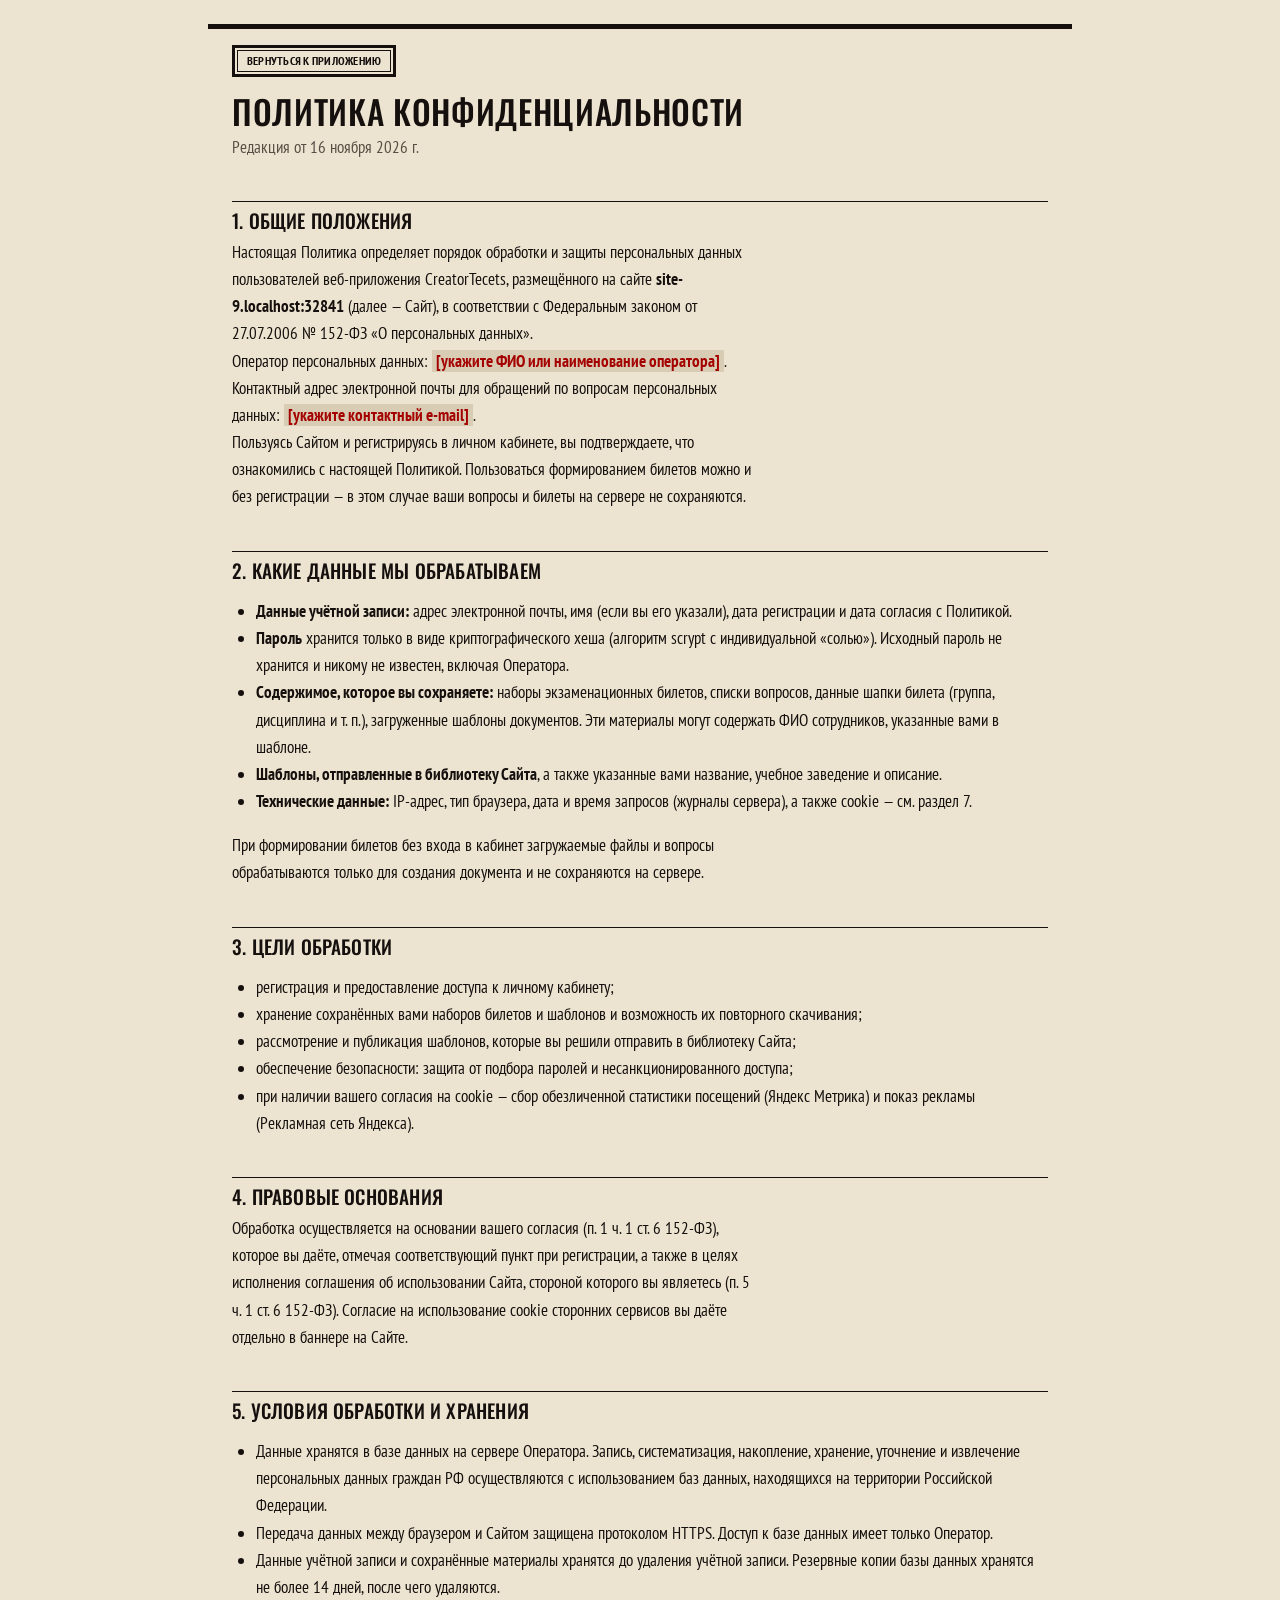
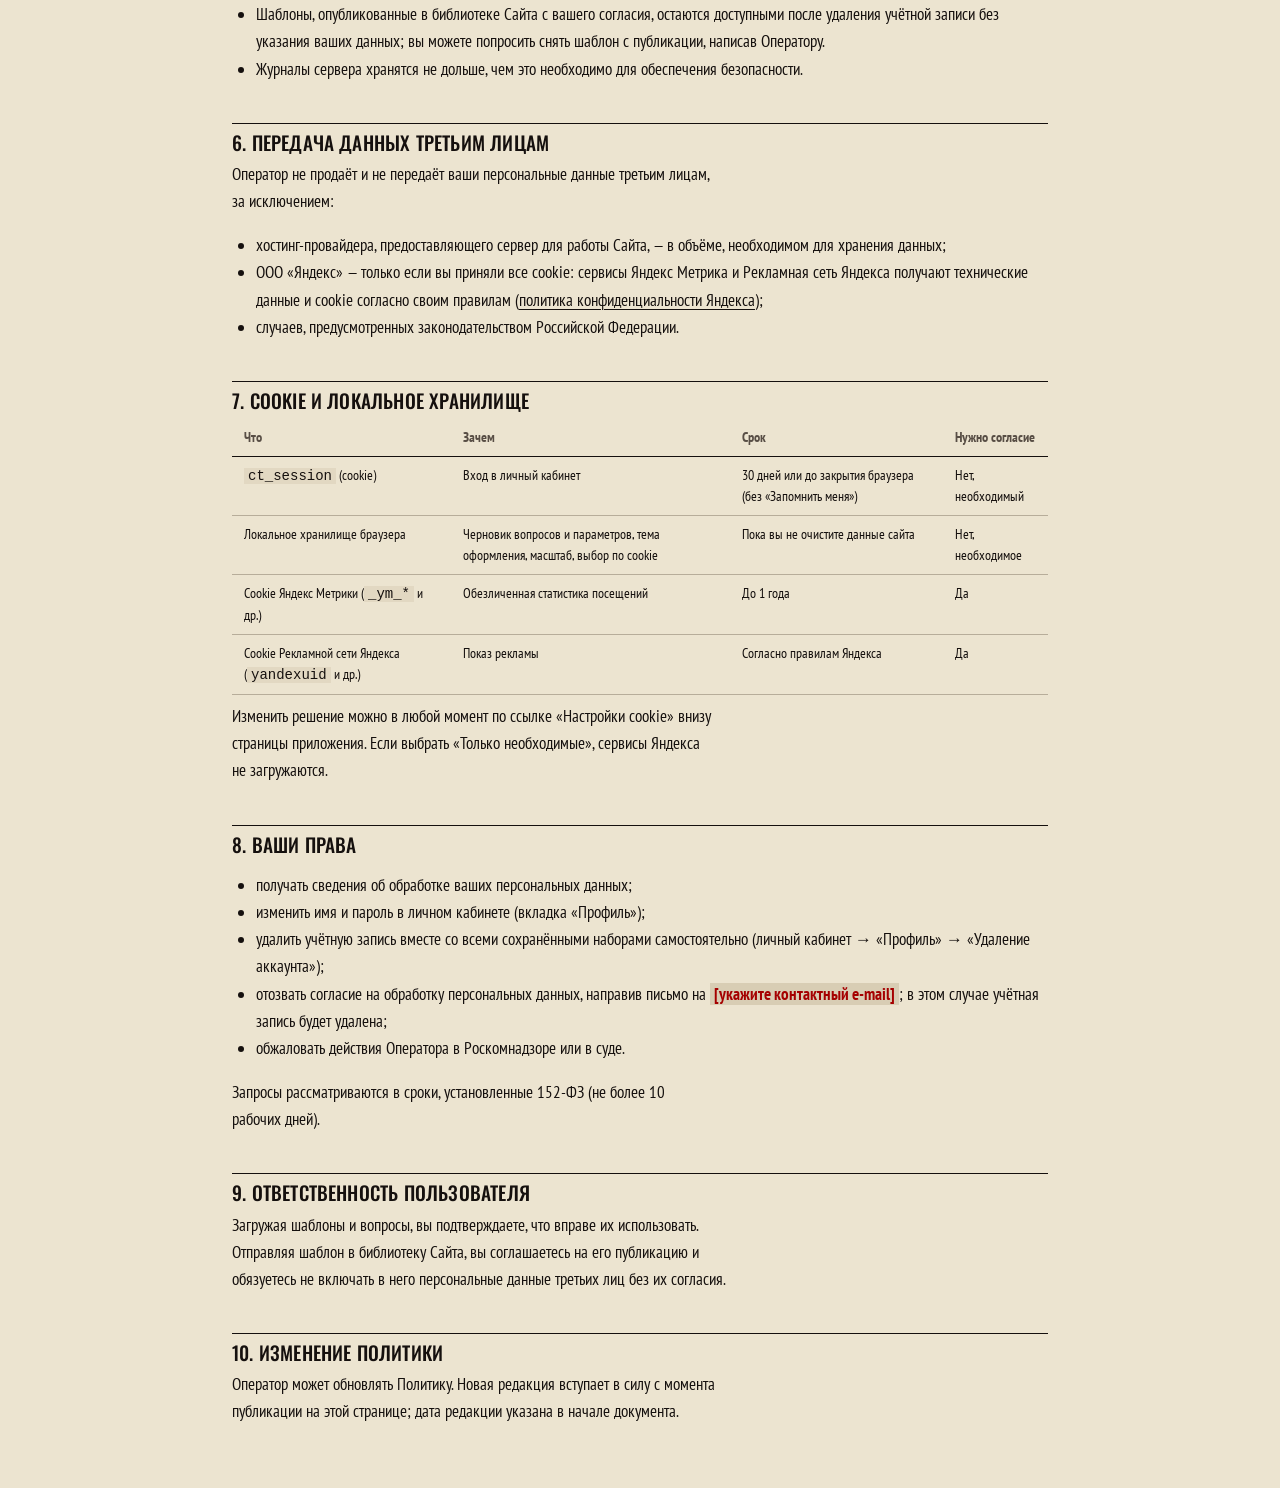
==== commit 343e3bb2: "Редизайн интерфейса (Hallmark, тема Broadside): бумага, чернила, линейки - новая система: токены тем" ====
--- a/static/privacy.html
+++ b/static/privacy.html
@@ -3,31 +3,34 @@
 <head>
   <meta charset="utf-8" />
   <meta name="viewport" content="width=device-width, initial-scale=1" />
-  <title>Политика конфиденциальности — CreatorTecets</title>
-  <link rel="icon" href="data:image/svg+xml,<svg xmlns='http://www.w3.org/2000/svg' viewBox='0 0 32 32'><rect width='32' height='32' rx='8' fill='%234f46e5'/><path d='M9 9h14v3H9zm0 6h14v2H9zm0 5h9v2H9z' fill='white'/></svg>" />
+  <title>Политика конфиденциальности: CreatorTecets</title>
+  <link rel="icon" href="data:image/svg+xml,<svg xmlns='http://www.w3.org/2000/svg' viewBox='0 0 32 32'><rect width='32' height='32' fill='%23231d19'/><path d='M8 9h16v3H8zm0 6h16v2H8zm0 5h10v2H8z' fill='%23ece3d0'/><rect x='8' y='24' width='16' height='2' fill='%23c23a1b'/></svg>" />
   <script>
     try { var t = localStorage.getItem("creatortecets:theme"); if (t === "light" || t === "dark") document.documentElement.dataset.theme = t; } catch (e) {}
   </script>
+  <link rel="preconnect" href="https://fonts.googleapis.com" />
+  <link rel="preconnect" href="https://fonts.gstatic.com" crossorigin />
+  <link href="https://fonts.googleapis.com/css2?family=Oswald:wght@500&family=PT+Sans+Narrow:wght@400;700&display=swap" rel="stylesheet" />
   <link rel="stylesheet" href="styles.css" />
   <style>
-    .doc { max-width: 860px; margin: 24px auto 48px; padding: 32px 40px; }
-    .doc h1 { font-size: 26px; margin-bottom: 4px; }
-    .doc h2 { font-size: 18px; margin: 28px 0 8px; }
-    .doc p, .doc li { font-size: 15px; line-height: 1.65; }
-    .doc ul { padding-left: 22px; }
-    .doc table { width: 100%; border-collapse: collapse; font-size: 14px; margin: 8px 0; }
-    .doc th, .doc td { border: 1px solid var(--border); padding: 8px 10px; text-align: left; vertical-align: top; }
-    .doc th { background: var(--surface-2); }
-    .doc code { background: var(--surface-2); padding: 1px 5px; border-radius: 4px; font-size: 13px; }
-    .doc a { color: var(--accent); }
-    .placeholder { background: var(--warn-soft); color: var(--warn); padding: 0 4px; border-radius: 4px; font-weight: 600; }
-    .back { display: inline-flex; margin-bottom: 16px; }
-    @media (max-width: 640px) { .doc { padding: 20px 16px; margin: 12px; } .doc table { display: block; overflow-x: auto; } }
+    .doc { max-width: 54rem; margin: var(--space-lg) auto var(--space-2xl); padding: var(--space-md) var(--space-lg) 0; }
+    .doc h1 { font-family: var(--font-display); font-weight: 500; text-transform: uppercase; font-size: var(--text-3xl); line-height: 1.1; margin-bottom: var(--space-2xs); max-width: none; }
+    .doc h2 { font-size: var(--text-lg); margin: var(--space-xl) 0 var(--space-xs); padding-top: var(--space-xs); border-top: 1px solid var(--color-ink); }
+    .doc p, .doc li { line-height: 1.6; }
+    .doc ul { padding-left: var(--space-lg); }
+    .doc table { width: 100%; border-collapse: collapse; font-size: var(--text-sm); margin: var(--space-xs) 0; }
+    .doc th, .doc td { border-bottom: 1px solid var(--color-rule); padding: var(--space-xs) var(--space-sm); text-align: left; vertical-align: top; }
+    .doc th { border-bottom-color: var(--color-ink); color: var(--color-muted); }
+    .doc code { background: var(--color-paper-2); padding: 0 var(--space-2xs); font-size: var(--text-sm); }
+    .doc a { color: var(--color-ink); }
+    .placeholder { background: var(--color-paper-3); color: var(--color-err); padding: 0 var(--space-2xs); font-weight: 700; }
+    .back { margin-bottom: var(--space-md); }
+    @media (max-width: 640px) { .doc { padding: var(--space-sm) var(--space-md) 0; margin: var(--space-xs) auto var(--space-xl); } .doc table { display: block; overflow-x: auto; } }
   </style>
 </head>
 <body>
   <main class="card doc">
-    <a class="btn small ghost back" href="/">← Вернуться к приложению</a>
+    <a class="btn small secondary back" href="/">Вернуться к приложению</a>
     <h1>Политика конфиденциальности</h1>
     <p class="muted">Редакция от 16 ноября 2026 г.</p>
 
--- a/static/styles.css
+++ b/static/styles.css
@@ -1,483 +1,508 @@
+/* Hallmark · shape: app screen · genre: editorial · theme: Broadside (deal 1/3, seed tool-where-college-teacher-4730·65ad3793·2026-11-18·r0) · redesign: full
+ * nav: kept shell, a top bar with the wordmark left, the tools and the three outputs right · signature: the stack of A4 ticket sheets, the real document drawn live on the buff stock · states: empty, loading (busy), error (issues list, field errors), full · broadside: bill by day, inked by night
+ * axes: light/display-condensed/warm · posture: committed · contrast: pass · faces: Oswald and PT Sans Narrow stand in for Six Caps, Bevan and Archivo Narrow, which carry no Cyrillic · v2.0.0 */
+/* Hallmark · pre-emit critique: P4 H4 E4 S4 R4 V3 · weakest: V, an app screen keeps its two-column shell by rule; the cards became ruled sections of a bill and the check became a list of particulars */
+/* Hallmark · waive 24b · padding 6.67px on .page td · the cell margin of the college's Word template, 100 twips, drawn to scale on the ticket sheet */
+/* Hallmark · waive 39b · button.link-btn 21px in the footer · the cookie settings link sits inside the footer's running line of text, read as a link not a control */
+/* Hallmark · answered F4 · the ink block is the one primary; the red fill is the destructive delete in the profile and the square is the account's initial, not a button */
+/* Hallmark · answered F7 · every form field on this tool shares one recipe on purpose, the sheet-white field with an ink edge, so a field always reads as a place to type */
+/* Hallmark · answered F25 · the phone splits the tool into two screens, Настройка and Билеты, and the check moves to the second */
+@import url("./tokens.css");
+@import url("./base.css");
+
+/* ---------------------------------------------------------------- tokens */
 :root {
-  --bg: #f4f5fa;
-  --surface: #ffffff;
-  --surface-2: #f7f8fc;
-  --border: #e3e5ee;
-  --text: #1b1d2a;
-  --muted: #6b7084;
-  --accent: #4f46e5;
-  --accent-2: #6366f1;
-  --accent-soft: #eef0ff;
-  --ok: #16a34a;
-  --ok-soft: #e8f7ee;
-  --warn: #c2780a;
-  --warn-soft: #fff5e2;
-  --err: #dc2626;
-  --err-soft: #fdecec;
-  --radius: 14px;
-  --shadow: 0 1px 2px rgba(20, 22, 40, .05), 0 6px 24px rgba(20, 22, 40, .06);
-  --paper-shadow: 0 2px 6px rgba(0, 0, 0, .08), 0 12px 32px rgba(0, 0, 0, .10);
-  color-scheme: light;
-}
-
+  --text-md: 1.0625rem;
+  --control: 40px;
+  --control-s: 32px;
+  --sheet-shadow: 0 var(--space-3xs) 0 var(--color-ink-2);
+}
+
+/* Тёмная тема: колорит «inked» */
 :root[data-theme="dark"] {
-    --bg: #0f1117;
-    --surface: #171a23;
-    --surface-2: #1d2130;
-    --border: #2a2f40;
-    --text: #e8eaf2;
-    --muted: #949ab0;
-    --accent: #818cf8;
-    --accent-2: #6366f1;
-    --accent-soft: #23264a;
-    --ok: #4ade80;
-    --ok-soft: #12291c;
-    --warn: #fbbf24;
-    --warn-soft: #2d2410;
-    --err: #f87171;
-    --err-soft: #2f1517;
-    --shadow: 0 1px 2px rgba(0, 0, 0, .3), 0 6px 24px rgba(0, 0, 0, .25);
-    color-scheme: dark;
-  
-}
-
+  color-scheme: dark;
+  --color-paper: oklch(17% 0.01 60); --color-paper-2: oklch(21% 0.012 60); --color-paper-3: oklch(25% 0.014 60);
+  --color-ink: oklch(92% 0.028 88); --color-ink-2: oklch(82% 0.025 85); --color-muted: oklch(72% 0.025 80);
+  --color-rule: oklch(38% 0.02 70);
+  --color-accent: oklch(63% 0.19 33); --color-accent-ink: oklch(17% 0.01 60); --color-focus: oklch(68% 0.18 33);
+  --color-ok: oklch(74% 0.13 150); --color-warn: oklch(80% 0.13 78); --color-err: oklch(70% 0.17 30); --color-good: oklch(72% 0.13 140); --color-on-err: oklch(15% 0.01 60);
+  --color-well: oklch(12% 0.008 60);
+  --color-scrim: oklch(8% 0.01 60 / 0.7);
+}
 @media (prefers-color-scheme: dark) {
   :root:not([data-theme="light"]) {
-    --bg: #0f1117;
-    --surface: #171a23;
-    --surface-2: #1d2130;
-    --border: #2a2f40;
-    --text: #e8eaf2;
-    --muted: #949ab0;
-    --accent: #818cf8;
-    --accent-2: #6366f1;
-    --accent-soft: #23264a;
-    --ok: #4ade80;
-    --ok-soft: #12291c;
-    --warn: #fbbf24;
-    --warn-soft: #2d2410;
-    --err: #f87171;
-    --err-soft: #2f1517;
-    --shadow: 0 1px 2px rgba(0, 0, 0, .3), 0 6px 24px rgba(0, 0, 0, .25);
     color-scheme: dark;
-  
+    --color-paper: oklch(17% 0.01 60); --color-paper-2: oklch(21% 0.012 60); --color-paper-3: oklch(25% 0.014 60);
+    --color-ink: oklch(92% 0.028 88); --color-ink-2: oklch(82% 0.025 85); --color-muted: oklch(72% 0.025 80);
+    --color-rule: oklch(38% 0.02 70);
+    --color-accent: oklch(63% 0.19 33); --color-accent-ink: oklch(17% 0.01 60); --color-focus: oklch(68% 0.18 33);
+    --color-ok: oklch(74% 0.13 150); --color-warn: oklch(80% 0.13 78); --color-err: oklch(70% 0.17 30); --color-good: oklch(72% 0.13 140); --color-on-err: oklch(15% 0.01 60);
+    --color-well: oklch(12% 0.008 60);
+    --color-scrim: oklch(8% 0.01 60 / 0.7);
   }
 }
 
-* { box-sizing: border-box; }
-[hidden] { display: none !important; }
-html, body { margin: 0; }
-body {
-  background: var(--bg);
-  transition: background-color .2s, color .2s;
-  color: var(--text);
-  font: 14px/1.45 "Inter", system-ui, -apple-system, "Segoe UI", Roboto, sans-serif;
-  -webkit-font-smoothing: antialiased;
-}
-h1, h2, h3 { margin: 0; letter-spacing: -.01em; }
-h2 { font-size: 16px; font-weight: 650; }
-.muted { color: var(--muted); }
-.small { font-size: 12px; }
+/* Старые имена: их читают app.js и privacy.html */
+:root {
+  --bg: var(--color-paper); --surface: var(--color-paper); --surface-2: var(--color-paper-2);
+  --border: var(--color-rule); --text: var(--color-ink); --muted: var(--color-muted);
+  --accent: var(--color-accent); --accent-soft: var(--color-paper-2);
+  --ok: var(--color-ok); --warn: var(--color-warn); --err: var(--color-err); --good: var(--color-good);
+  --ok-soft: var(--color-paper-2); --warn-soft: var(--color-paper-2); --err-soft: var(--color-paper-2);
+}
+
+/* ---------------------------------------------------------------- base */
+html { -webkit-text-size-adjust: 100%; text-size-adjust: 100%; }
+body { font-size: var(--text-md); line-height: 1.5; }
+h2, h3, h4 { font-family: var(--font-display); font-weight: 500; text-transform: uppercase; letter-spacing: 0.01em; line-height: 1.1; max-width: none; }
+h4 { margin: 0; font-size: var(--text-md); }
+.muted { color: var(--color-muted); }
+.small { font-size: var(--text-sm); }
 .row { display: flex; align-items: center; }
 .wrap { flex-wrap: wrap; }
-.gap-s { gap: 8px; }
-svg { width: 16px; height: 16px; fill: none; stroke: currentColor; stroke-width: 2; stroke-linecap: round; stroke-linejoin: round; flex: none; }
-
-/* ---------- Topbar ---------- */
+.gap-s { gap: var(--space-xs); }
+.push { margin-left: auto; }
+.grow { flex: 1; min-width: 14rem; }
+.center { text-align: center; }
+svg { width: 16px; height: 16px; fill: none; stroke: currentColor; stroke-width: 2; stroke-linecap: square; flex: none; }
+a { color: var(--color-ink); }
+a:hover { color: var(--color-accent); }
+
+/* ---------------------------------------------------------------- buttons */
+.btn {
+  display: inline-flex; align-items: center; justify-content: center; gap: var(--space-xs);
+  min-height: var(--control); padding: 0 var(--space-md);
+  border: 1px solid var(--color-ink); border-radius: 0;
+  background: transparent; color: var(--color-ink);
+  font: 700 var(--text-sm)/1 var(--font-body); text-transform: uppercase; letter-spacing: 0.02em;
+  text-decoration: none; white-space: nowrap; cursor: pointer; user-select: none;
+  transition: background-color var(--dur-micro) var(--ease-out), color var(--dur-micro) var(--ease-out), border-color var(--dur-micro) var(--ease-out);
+}
+.btn:hover:not(:disabled) { background: var(--color-paper-2); }
+.btn:active:not(:disabled) { background: var(--color-paper-3); }
+.btn:disabled { cursor: not-allowed; opacity: 0.55; background: var(--color-paper-2); color: var(--color-muted); border-color: var(--color-rule); }
+.btn.primary { background: var(--color-ink); color: var(--color-paper); border-color: var(--color-ink); }
+.btn.primary:hover:not(:disabled) { background: var(--color-ink-2); }
+.btn.primary:active:not(:disabled) { background: var(--color-ink); }
+.btn.secondary { border-width: var(--rule-frame); box-shadow: inset 0 0 0 2px var(--color-paper), inset 0 0 0 3px var(--color-ink); }
+.btn.secondary:disabled { box-shadow: none; border-width: 1px; }
+.btn.ghost { border-color: transparent; }
+.btn.ghost:hover:not(:disabled) { border-color: var(--color-rule); }
+.btn.small { min-height: var(--control-s); padding: 0 var(--space-sm); font-size: var(--text-xs); }
+.btn.icon-only, .theme-btn { width: var(--control); padding: 0; }
+.danger-btn { background: var(--color-err); color: var(--color-on-err); border-color: var(--color-err); }
+.danger-btn:hover:not(:disabled) { background: var(--color-ink); border-color: var(--color-ink); }
+.link-btn { border: 0; background: none; padding: 0; color: var(--color-ink); font: inherit; text-decoration: underline; text-underline-offset: 0.16em; cursor: pointer; }
+.link-btn:hover { color: var(--color-accent); }
+.icon-btn { border: 0; background: none; color: var(--color-muted); font: inherit; font-size: var(--text-lg); line-height: 1; width: var(--control-s); height: var(--control-s); cursor: pointer; }
+.icon-btn:hover { color: var(--color-ink); background: var(--color-paper-2); }
+.theme-btn svg { width: 18px; height: 18px; }
+
+/* ---------------------------------------------------------------- top bar */
 .topbar {
-  position: sticky; top: 0; z-index: 20;
-  display: flex; align-items: center; justify-content: space-between; gap: 16px;
-  padding: 12px 24px;
-  background: color-mix(in srgb, var(--surface) 88%, transparent);
-  backdrop-filter: blur(12px);
-  border-bottom: 1px solid var(--border);
-}
-.brand { display: flex; align-items: center; gap: 12px; min-width: 0; }
-.brand h1 { font-size: 18px; font-weight: 750; }
-.brand p { margin: 0; font-size: 12px; color: var(--muted); }
-.logo svg { width: 36px; height: 36px; stroke: none; }
-.logo rect { fill: var(--accent-2); }
-.logo path { fill: #fff; }
-.topbar-actions { display: flex; gap: 8px; flex-wrap: wrap; justify-content: flex-end; }
-
-/* ---------- Buttons ---------- */
-.btn {
-  display: inline-flex; align-items: center; justify-content: center; gap: 6px;
-  height: 38px; padding: 0 16px;
-  border-radius: 10px; border: 1px solid transparent;
-  font: inherit; font-weight: 600; cursor: pointer; text-decoration: none;
-  transition: background .15s, border-color .15s, color .15s, transform .05s, opacity .15s;
-  white-space: nowrap; user-select: none;
-}
-.btn:active:not(:disabled) { transform: translateY(1px); }
-.btn:disabled { opacity: .45; cursor: not-allowed; }
-.btn.small { height: 32px; padding: 0 12px; font-size: 13px; border-radius: 8px; }
-.btn.primary { background: var(--accent-2); color: #fff; }
-.btn.primary:hover:not(:disabled) { background: #4338ca; }
-.btn.secondary { background: var(--accent-soft); color: var(--accent); }
-.btn.secondary:hover:not(:disabled) { border-color: var(--accent); }
-.btn.ghost { background: transparent; color: var(--muted); border-color: var(--border); }
-.btn.ghost:hover:not(:disabled) { color: var(--text); background: var(--surface-2); }
-.icon-btn { border: 0; background: none; color: var(--muted); font-size: 16px; cursor: pointer; padding: 4px 8px; border-radius: 6px; }
-.icon-btn:hover { background: var(--surface-2); color: var(--text); }
-:focus-visible { outline: 2px solid var(--accent); outline-offset: 2px; }
-
-/* ---------- Layout ---------- */
+  position: sticky; top: 0; z-index: var(--z-sticky-nav);
+  display: flex; align-items: center; justify-content: space-between; gap: var(--space-md);
+  max-width: var(--container); margin: 0 auto; padding: var(--space-sm) var(--space-lg);
+  background: var(--color-paper);
+  border-bottom: var(--rule-bar) solid var(--color-ink);
+}
+.brand { display: flex; align-items: baseline; gap: var(--space-md); min-width: 0; }
+.wordmark { font-family: var(--font-display); font-weight: 500; font-size: var(--text-xl); text-transform: uppercase; letter-spacing: 0.01em; line-height: 1.05; max-width: none; white-space: nowrap; }
+.brand p { color: var(--color-muted); font-size: var(--text-sm); white-space: nowrap; overflow: hidden; text-overflow: ellipsis; }
+.topbar-actions { display: flex; align-items: center; gap: var(--space-xs); flex-wrap: wrap; justify-content: flex-end; }
+#btn-theme { margin-left: var(--space-xs); }
+#btn-save { margin-left: var(--space-sm); }
+.account-btn span { max-width: 12rem; overflow: hidden; text-overflow: ellipsis; }
+.account-btn .avatar { width: 22px; height: 22px; display: grid; place-items: center; background: var(--color-ink); color: var(--color-paper); font-size: var(--text-xs); }
+.set-chip { max-width: 16rem; overflow: hidden; text-overflow: ellipsis; white-space: nowrap; font-size: var(--text-sm); color: var(--color-muted); padding: 0 var(--space-xs); border-left: 1px solid var(--color-rule); }
+.set-chip b { color: var(--color-ink); }
+
+/* ---------------------------------------------------------------- layout */
 .layout {
-  display: grid;
-  grid-template-columns: minmax(340px, 440px) minmax(0, 1fr);
-  gap: 20px;
-  padding: 20px 24px 40px;
-  max-width: 1600px; margin: 0 auto;
+  display: grid; grid-template-columns: minmax(20rem, 27rem) minmax(0, 1fr); gap: var(--space-xl);
+  max-width: var(--container); margin: 0 auto; padding: var(--space-lg) var(--space-lg) var(--space-xl);
   align-items: start;
 }
-.settings { display: flex; flex-direction: column; gap: 16px; }
-.workspace { display: flex; flex-direction: column; gap: 16px; position: sticky; top: 84px; max-height: calc(100vh - 100px); }
-
-.card {
-  background: var(--surface);
-  border: 1px solid var(--border);
-  border-radius: var(--radius);
-  box-shadow: var(--shadow);
-  padding: 18px;
-}
-.card-head { display: flex; align-items: flex-start; gap: 12px; margin-bottom: 14px; }
+.settings { display: flex; flex-direction: column; gap: var(--space-xl); min-width: 0; }
+.workspace { display: flex; flex-direction: column; gap: var(--space-lg); position: sticky; top: calc(var(--space-2xl) + var(--space-sm)); max-height: calc(100dvh - var(--space-2xl) - var(--space-lg)); min-width: 0; }
+.mobile-tools, .mobile-bar { display: none; }
+
+/* Разделы настройки: вместо карточек — линейка, как на афише */
+.card { border-top: var(--rule-bar) solid var(--color-ink); padding-top: var(--space-md); min-width: 0; }
+.card-head { display: flex; align-items: flex-start; gap: var(--space-sm); margin-bottom: var(--space-md); }
 .card-head > div { flex: 1; min-width: 0; }
-.card-head p { margin: 2px 0 0; font-size: 12px; }
-.step {
-  flex: none; width: 26px; height: 26px; border-radius: 50%;
-  display: grid; place-items: center;
-  background: var(--accent-soft); color: var(--accent); font-weight: 700; font-size: 13px;
-}
-.badge {
-  min-width: 32px; height: 26px; padding: 0 10px; border-radius: 13px;
-  display: inline-grid; place-items: center;
-  background: var(--surface-2); border: 1px solid var(--border); font-weight: 700; font-variant-numeric: tabular-nums;
-}
-.badge.ok { background: var(--ok-soft); color: var(--ok); border-color: transparent; }
-.badge.err { background: var(--err-soft); color: var(--err); border-color: transparent; }
-
-/* ---------- Template ---------- */
-.template-file { display: flex; flex-direction: column; gap: 10px; }
-.file-chip {
-  display: flex; align-items: center; gap: 10px;
-  padding: 10px 12px; border-radius: 10px; background: var(--surface-2); border: 1px solid var(--border);
-}
-.file-chip svg { width: 22px; height: 22px; color: var(--accent); }
+.card-head h2 { font-size: var(--text-xl); display: flex; align-items: baseline; gap: var(--space-xs); }
+.card-head p { margin-top: var(--space-2xs); font-size: var(--text-sm); }
+.settings { counter-reset: step; }
+.settings .card-head h2::before { counter-increment: step; content: counter(step); font-variant-numeric: tabular-nums; }
+.badge { min-width: var(--control-s); height: var(--control-s); padding: 0 var(--space-xs); display: inline-grid; place-items: center; border: 1px solid var(--color-ink); font: 700 var(--text-md)/1 var(--font-body); font-variant-numeric: tabular-nums; }
+.badge.ok { color: var(--color-ok); border-color: var(--color-ok); }
+.badge.err { color: var(--color-on-err); background: var(--color-err); border-color: var(--color-err); }
+
+/* Шаблон */
+.template-file { display: flex; flex-direction: column; gap: var(--space-sm); }
+.file-chip { display: flex; align-items: center; gap: var(--space-sm); padding: var(--space-sm) 0; border-top: 1px solid var(--color-rule); border-bottom: 1px solid var(--color-rule); }
+.file-chip svg { width: 22px; height: 22px; }
 .file-chip div { display: flex; flex-direction: column; min-width: 0; }
-.file-chip strong { overflow: hidden; text-overflow: ellipsis; white-space: nowrap; }
-.file-chip span { font-size: 12px; }
-.fields { margin-top: 14px; }
-.fields summary { cursor: pointer; font-weight: 600; padding: 4px 0; }
-.fields-grid { display: grid; gap: 10px; margin-top: 10px; }
-
-.text-field { display: flex; flex-direction: column; gap: 4px; }
-.text-field span { font-size: 12px; color: var(--muted); font-weight: 500; }
-input[type="text"], input[type="search"], input[type="number"], input[type="email"], input[type="password"], textarea {
-  font: inherit; color: var(--text);
-  background: var(--surface); border: 1px solid var(--border); border-radius: 8px;
-  padding: 8px 10px; width: 100%;
-  transition: border-color .15s, box-shadow .15s;
-}
-input:focus, textarea:focus { outline: none; border-color: var(--accent); box-shadow: 0 0 0 3px color-mix(in srgb, var(--accent) 18%, transparent); }
-
-/* ---------- Params ---------- */
-.params { display: grid; gap: 10px; }
-.num { display: flex; align-items: center; justify-content: space-between; gap: 12px; }
-.num > span { font-weight: 500; }
-.stepper { display: flex; align-items: center; border: 1px solid var(--border); border-radius: 10px; overflow: hidden; flex: none; }
-.stepper button { width: 34px; height: 36px; border: 0; background: var(--surface-2); color: var(--text); font-size: 18px; cursor: pointer; }
-.stepper button:hover { background: var(--accent-soft); color: var(--accent); }
-.stepper input { width: 62px; border: 0; border-radius: 0; text-align: center; font-weight: 700; font-variant-numeric: tabular-nums; padding: 8px 4px; -moz-appearance: textfield; }
-.stepper input::-webkit-inner-spin-button { -webkit-appearance: none; }
-.stepper input:focus { box-shadow: none; }
-.options { display: grid; gap: 14px; margin-top: 16px; padding-top: 16px; border-top: 1px dashed var(--border); }
-
-.segmented { display: grid; grid-template-columns: 1fr 1fr; background: var(--surface-2); border: 1px solid var(--border); border-radius: 10px; padding: 3px; }
+.file-chip strong { font-size: var(--text-md); overflow: hidden; text-overflow: ellipsis; white-space: nowrap; }
+.file-chip span { font-size: var(--text-sm); }
+.fields { margin-top: var(--space-md); }
+.fields summary { cursor: pointer; font-weight: 700; padding: var(--space-2xs) 0; }
+.fields-grid { display: grid; gap: var(--space-sm); margin-top: var(--space-sm); }
+
+/* Поля ввода */
+.text-field, .field { display: flex; flex-direction: column; gap: var(--space-2xs); }
+.text-field > span, .field > label { font-size: var(--text-sm); color: var(--color-muted); }
+input[type="text"], input[type="search"], input[type="number"], input[type="email"], input[type="password"], textarea, select {
+  width: 100%; min-height: var(--control); padding: var(--space-xs) var(--space-sm);
+  font: inherit; color: var(--color-ink); background: var(--color-sheet);
+  border: 1px solid var(--color-ink-2); border-radius: 0;
+  transition: border-color var(--dur-micro) var(--ease-out);
+}
+:root[data-theme="dark"] :is(input[type="text"], input[type="search"], input[type="number"], input[type="email"], input[type="password"], textarea, select) { background: var(--color-paper-2); }
+@media (prefers-color-scheme: dark) { :root:not([data-theme="light"]) :is(input[type="text"], input[type="search"], input[type="number"], input[type="email"], input[type="password"], textarea, select) { background: var(--color-paper-2); } }
+input:hover:not(:disabled), textarea:hover:not(:disabled), select:hover:not(:disabled) { border-color: var(--color-ink); }
+input:focus-visible, textarea:focus-visible, select:focus-visible { outline: 2px solid var(--color-focus); outline-offset: 0; border-color: var(--color-ink); }
+input:disabled, textarea:disabled, select:disabled { cursor: not-allowed; opacity: 0.7; background: var(--color-paper-2); color: var(--color-muted); }
+input::placeholder, textarea::placeholder { color: var(--color-muted); opacity: 1; }
+
+/* Параметры */
+.params { display: grid; gap: var(--space-xs); }
+.num { display: flex; align-items: center; justify-content: space-between; gap: var(--space-sm); padding: var(--space-2xs) 0; border-bottom: 1px solid var(--color-rule); }
+.num:last-child { border-bottom: 0; }
+.stepper { display: flex; align-items: stretch; flex: none; border: 1px solid var(--color-ink); }
+.stepper button { width: var(--control); border: 0; background: transparent; color: var(--color-ink); font: 700 var(--text-lg)/1 var(--font-body); cursor: pointer; }
+.stepper button:hover { background: var(--color-paper-2); }
+.stepper button:active { background: var(--color-paper-3); }
+.stepper input { width: 3.5rem; border: 0; border-left: 1px solid var(--color-rule); border-right: 1px solid var(--color-rule); text-align: center; font-weight: 700; font-variant-numeric: tabular-nums; -moz-appearance: textfield; appearance: textfield; }
+.stepper input::-webkit-inner-spin-button, .stepper input::-webkit-outer-spin-button { -webkit-appearance: none; }
+.options { display: grid; gap: var(--space-md); margin-top: var(--space-md); padding-top: var(--space-md); border-top: 1px solid var(--color-ink); }
+
+.segmented { display: grid; grid-template-columns: 1fr 1fr; border: 1px solid var(--color-ink); }
+.segmented.four { grid-template-columns: repeat(4, 1fr); }
+.segmented label { position: relative; }
 .segmented input { position: absolute; opacity: 0; pointer-events: none; }
-.segmented span { display: block; text-align: center; padding: 6px; border-radius: 7px; cursor: pointer; font-weight: 600; color: var(--muted); }
-.segmented input:checked + span { background: var(--surface); color: var(--text); box-shadow: 0 1px 3px rgba(0, 0, 0, .12); }
-.segmented input:focus-visible + span { outline: 2px solid var(--accent); }
-
-.switch { display: flex; align-items: center; gap: 10px; cursor: pointer; }
+.segmented span { display: grid; place-items: center; min-height: var(--control-s); padding: var(--space-xs) var(--space-sm); cursor: pointer; font-weight: 700; color: var(--color-muted); border-right: 1px solid var(--color-rule); transition: background-color var(--dur-micro) var(--ease-out), color var(--dur-micro) var(--ease-out); }
+.segmented label:last-child span { border-right: 0; }
+.segmented span:hover { color: var(--color-ink); background: var(--color-paper-2); }
+.segmented input:checked + span { background: var(--color-ink); color: var(--color-paper); }
+.segmented input:focus-visible + span { outline: 2px solid var(--color-focus); outline-offset: -2px; }
+
+.switch { display: flex; align-items: center; gap: var(--space-sm); cursor: pointer; }
 .switch input { position: absolute; opacity: 0; }
-.switch .track { flex: none; width: 38px; height: 22px; border-radius: 11px; background: var(--border); position: relative; transition: background .15s; }
-.switch .track::after { content: ""; position: absolute; top: 3px; left: 3px; width: 16px; height: 16px; border-radius: 50%; background: #fff; transition: transform .15s; box-shadow: 0 1px 2px rgba(0, 0, 0, .25); }
-.switch input:checked + .track { background: var(--accent-2); }
-.switch input:checked + .track::after { transform: translateX(16px); }
-.switch input:focus-visible + .track { outline: 2px solid var(--accent); outline-offset: 2px; }
-
-/* ---------- Questions ---------- */
+.switch .track { flex: none; width: 40px; height: 22px; border: 1px solid var(--color-ink); position: relative; background: var(--color-paper); }
+.switch .track::after { content: ""; position: absolute; top: 3px; left: 3px; width: 14px; height: 14px; background: var(--color-ink); transition: transform var(--dur-short) var(--ease-out); }
+.switch input:checked + .track { background: var(--color-ink); }
+.switch input:checked + .track::after { background: var(--color-paper); transform: translateX(18px); }
+.switch input:focus-visible + .track { outline: 2px solid var(--color-focus); outline-offset: 2px; }
+
+/* Вопросы */
 .dropzone { position: relative; }
-.dropzone textarea { min-height: 180px; resize: vertical; line-height: 1.55; }
-.drop-hint {
-  position: absolute; inset: 0; display: none; place-items: center;
-  border: 2px dashed var(--accent); border-radius: 8px; background: color-mix(in srgb, var(--accent-soft) 92%, transparent);
-  color: var(--accent); font-weight: 600;
-}
+.dropzone textarea { min-height: 11rem; resize: vertical; line-height: 1.55; }
+.drop-hint { position: absolute; inset: 0; display: none; place-items: center; border: var(--rule-frame) dashed var(--color-accent); background: var(--color-paper-2); color: var(--color-ink); font-weight: 700; }
 .dropzone.drag .drop-hint { display: grid; }
-.qactions { margin-top: 10px; }
-
-/* ---------- Check ---------- */
-.check-head { display: flex; align-items: center; justify-content: space-between; gap: 10px; margin-bottom: 12px; }
-.status { font-weight: 600; font-size: 13px; padding: 4px 10px; border-radius: 999px; }
-.status.ok { background: var(--ok-soft); color: var(--ok); }
-.status.warn { background: var(--warn-soft); color: var(--warn); }
-.status.err { background: var(--err-soft); color: var(--err); }
-.meters { display: grid; grid-template-columns: 1fr 1fr; gap: 14px; }
-.meter-top { display: flex; justify-content: space-between; font-size: 13px; }
-.meter-top strong { font-variant-numeric: tabular-nums; }
-.bar { height: 8px; background: var(--surface-2); border: 1px solid var(--border); border-radius: 4px; overflow: hidden; margin: 6px 0 4px; }
-.bar i { display: block; height: 100%; width: 0; background: var(--ok); border-radius: 4px; transition: width .25s, background .25s; }
-.meter.err .bar i { background: var(--err); }
-.meter.warn .bar i { background: var(--warn); }
-.meter.off { opacity: .5; }
-.meter small { color: var(--muted); font-size: 12px; }
-.issues { list-style: none; margin: 12px 0 0; padding: 0; display: grid; gap: 6px; }
+.qactions { margin-top: var(--space-sm); }
+
+/* ---------------------------------------------------------------- проверка: строки сведений */
+.check { border-top: var(--rule-bar) solid var(--color-ink); padding-top: var(--space-sm); }
+.check-head { display: flex; align-items: baseline; justify-content: space-between; gap: var(--space-sm); margin-bottom: var(--space-xs); }
+.check-head h2 { font-size: var(--text-xl); }
+.status { font-weight: 700; font-size: var(--text-sm); padding: var(--space-3xs) var(--space-xs); border: 1px solid currentColor; white-space: nowrap; }
+.status.ok, .status.approved { color: var(--color-ok); }
+.status.warn, .status.pending { color: var(--color-warn); }
+.status.err, .status.rejected, .status.removed { color: var(--color-err); }
+.meters { display: grid; grid-template-columns: minmax(0, 1fr) minmax(0, 1fr); border-top: 1px solid var(--color-ink); }
+.meter { padding: var(--space-xs) var(--space-md) var(--space-xs) 0; }
+.meter + .meter { padding-left: var(--space-md); border-left: 1px solid var(--color-rule); }
+.meter-top { display: flex; justify-content: space-between; align-items: baseline; }
+.meter-top span { font-size: var(--text-sm); color: var(--color-muted); }
+.meter-top strong { font-family: var(--font-display); font-weight: 500; font-size: var(--text-xl); font-variant-numeric: tabular-nums; line-height: 1; }
+.bar { height: 6px; background: var(--color-paper-3); margin: var(--space-xs) 0 var(--space-2xs); }
+.bar i { display: block; height: 100%; width: 0; background: var(--color-ok); }
+.meter.err .bar i { background: var(--color-err); }
+.meter.warn .bar i { background: var(--color-warn); }
+.meter.off { opacity: 0.55; }
+.meter small { color: var(--color-muted); font-size: var(--text-sm); }
+.issues { list-style: none; margin: 0; padding: 0; border-top: 1px solid var(--color-ink); }
 .issues:empty { display: none; }
-.issues li { display: flex; gap: 8px; align-items: flex-start; padding: 8px 10px; border-radius: 8px; font-size: 13px; }
-.issues li::before { flex: none; font-weight: 800; width: 16px; text-align: center; }
-.issues li.err { background: var(--err-soft); color: var(--err); }
-.issues li.err::before { content: "!"; }
-.issues li.warn { background: var(--warn-soft); color: var(--warn); }
-.issues li.warn::before { content: "!"; }
-.issues li.info { background: var(--surface-2); color: var(--muted); }
-.issues li.info::before { content: "i"; font-style: italic; }
-.issues li button { margin-left: auto; flex: none; background: none; border: 0; color: inherit; text-decoration: underline; font: inherit; font-weight: 600; cursor: pointer; padding: 0; }
-
-/* ---------- Preview ---------- */
-.preview-card { display: flex; flex-direction: column; min-height: 0; flex: 1; padding: 0; overflow: hidden; }
-.preview-head { display: flex; align-items: center; justify-content: space-between; gap: 10px; padding: 12px 14px; border-bottom: 1px solid var(--border); flex-wrap: wrap; }
-.tabs { display: flex; gap: 4px; background: var(--surface-2); padding: 3px; border-radius: 10px; border: 1px solid var(--border); }
-.tab { border: 0; background: none; font: inherit; font-weight: 600; color: var(--muted); padding: 6px 12px; border-radius: 7px; cursor: pointer; }
-.tab.active { background: var(--surface); color: var(--text); box-shadow: 0 1px 3px rgba(0, 0, 0, .12); }
-.hint { margin: 0; padding: 8px 16px; font-size: 12px; color: var(--muted); background: var(--surface-2); border-bottom: 1px solid var(--border); }
-.view { overflow: auto; flex: 1; min-height: 360px; }
-#view-pages { background: color-mix(in srgb, var(--bg) 70%, #8a8fa3 30%); padding: 24px; }
-.empty { display: grid; place-items: center; text-align: center; color: var(--muted); min-height: 320px; padding: 24px; }
-.empty strong { display: block; color: var(--text); font-size: 15px; margin-bottom: 4px; }
-
-.page-wrap { margin: 0 auto 28px; width: fit-content; }
-.page-label { display: flex; justify-content: space-between; color: var(--text); font-size: 12px; font-weight: 700; margin-bottom: 6px; }
+.issues li { display: flex; gap: var(--space-sm); align-items: baseline; padding: var(--space-xs) 0; border-bottom: 1px solid var(--color-rule); font-size: var(--text-md); }
+.issues li::before { flex: none; font-weight: 700; font-size: var(--text-sm); }
+.issues li.err { color: var(--color-err); }
+.issues li.err::before { content: "Ошибка"; }
+.issues li.warn { color: var(--color-warn); }
+.issues li.warn::before { content: "Внимание"; }
+.issues li.info { color: var(--color-ink-2); }
+.issues li.info::before { content: "Заметка"; color: var(--color-muted); }
+.issues li button { margin-left: auto; flex: none; background: none; border: 0; padding: 0; color: inherit; font: inherit; font-weight: 700; text-decoration: underline; text-underline-offset: 0.16em; cursor: pointer; }
+.issues li button:hover { color: var(--color-ink); }
+
+/* ---------------------------------------------------------------- просмотр: стопка листов */
+.preview-card { display: flex; flex-direction: column; min-height: 0; flex: 1; border-top: var(--rule-bar) solid var(--color-ink); }
+.preview-head { display: flex; align-items: center; justify-content: space-between; gap: var(--space-sm); flex-wrap: wrap; padding: var(--space-xs) 0; border-bottom: 1px solid var(--color-ink); }
+.tabs { display: flex; gap: var(--space-md); }
+.tab { position: relative; border: 0; background: none; padding: var(--space-xs) 0; font: 500 var(--text-lg)/1.1 var(--font-display); text-transform: uppercase; letter-spacing: 0.01em; color: var(--color-muted); cursor: pointer; white-space: nowrap; }
+.tab::after { content: ""; position: absolute; left: 0; right: 0; bottom: calc(-1 * var(--space-xs) - 1px); height: 3px; background: var(--color-accent); transform: scaleX(0); transform-origin: left; transition: transform var(--dur-short) var(--ease-out); }
+.tab:hover { color: var(--color-ink); }
+.tab.active { color: var(--color-ink); }
+.tab.active::after { transform: scaleX(1); }
+.preview-tools { display: flex; align-items: center; gap: var(--space-xs); flex-wrap: wrap; }
+#preview-meta { color: var(--color-muted); font-size: var(--text-sm); margin-right: var(--space-xs); }
+.zoom { display: flex; align-items: stretch; border: 1px solid var(--color-ink); }
+.zoom button { min-height: var(--control-s); min-width: var(--control-s); padding: 0 var(--space-xs); border: 0; background: none; color: var(--color-ink); font: 700 var(--text-sm)/1 var(--font-body); cursor: pointer; white-space: nowrap; }
+.zoom button:hover { background: var(--color-paper-2); }
+.zoom button:active { background: var(--color-paper-3); }
+.zoom button.active { color: var(--color-accent); }
+.zoom output { display: grid; place-items: center; min-width: 3.5rem; font-weight: 700; font-size: var(--text-sm); font-variant-numeric: tabular-nums; border-left: 1px solid var(--color-rule); border-right: 1px solid var(--color-rule); }
+.zoom .sep { width: 1px; background: var(--color-ink); }
+.hint { padding: var(--space-xs) 0; font-size: var(--text-sm); color: var(--color-muted); }
+.view { overflow: auto; flex: 1; min-height: 0; }
+#view-pages { background: var(--color-well); padding: var(--space-lg); }
+.empty { display: grid; place-items: center; text-align: center; color: var(--color-muted); min-height: 18rem; padding: var(--space-lg); }
+.empty strong { display: block; color: var(--color-ink); font: 500 var(--text-xl)/1.2 var(--font-display); text-transform: uppercase; margin-bottom: var(--space-xs); }
+#view-pages .empty { color: var(--color-ink-2); }
+
+.page-wrap { margin: 0 auto var(--space-lg); width: fit-content; }
+.page-label { display: flex; justify-content: space-between; margin-bottom: var(--space-2xs); font: 700 var(--text-sm)/1.2 var(--font-body); color: var(--color-ink); }
 .page {
-  position: relative; background: #fff; color: #000; box-shadow: var(--paper-shadow);
-  font-family: "Times New Roman", "Liberation Serif", Times, serif; font-size: 16px; line-height: 1.15;
-  color-scheme: light;
-}
-.page p { margin: 0; min-height: 1.15em; white-space: pre-wrap; overflow-wrap: anywhere; }
+  position: relative; background: var(--color-sheet); color: var(--color-sheet-ink); box-shadow: var(--sheet-shadow);
+  font-family: var(--font-doc); font-size: 16px; line-height: 1.15; color-scheme: light;
+}
+.page p { margin: 0; min-height: 1.15em; white-space: pre-wrap; overflow-wrap: anywhere; max-width: none; text-wrap: wrap; }
 .page table { border-collapse: collapse; table-layout: fixed; }
 .page td { vertical-align: top; padding: 6.67px; }
-.page table.bordered td { border: 1px solid #000; }
+.page table.bordered td { border: 1px solid var(--color-sheet-ink); }
 .page .qline { line-height: 1.5; }
-.page .q { cursor: pointer; border-radius: 3px; transition: background .12s; }
-.page .q:hover { background: #e0e7ff; }
-.page .q.missing { color: #b91c1c; background: #fee2e2; }
-.page .q.repeat { box-shadow: inset 0 -2px 0 #f59e0b; }
+.page .q { cursor: pointer; transition: background-color var(--dur-micro) var(--ease-out); }
+.page .q:hover, .page .q:focus-visible { background: var(--color-sheet-mark); }
+.page .q.missing { color: var(--color-sheet-err); background: var(--color-sheet-miss); }
+.page .q.repeat { text-decoration: underline wavy var(--color-warn); text-underline-offset: 3px; }
 .page-footer { position: absolute; left: 0; right: 0; }
 
 #view-table { padding: 0; }
-.summary { width: 100%; border-collapse: collapse; font-size: 13px; }
-.summary th, .summary td { text-align: left; padding: 10px 14px; border-bottom: 1px solid var(--border); vertical-align: top; }
-.summary th { position: sticky; top: 0; background: var(--surface); font-size: 12px; text-transform: uppercase; letter-spacing: .04em; color: var(--muted); z-index: 1; }
-.summary td:first-child { font-weight: 700; white-space: nowrap; width: 1%; }
-.summary ol { margin: 0; padding-left: 18px; }
-.summary li { margin: 2px 0; }
+.summary { width: 100%; border-collapse: collapse; font-size: var(--text-md); }
+.summary th, .summary td { text-align: left; padding: var(--space-xs) var(--space-sm); border-bottom: 1px solid var(--color-rule); vertical-align: top; }
+.summary th { background: var(--color-paper); font-size: var(--text-sm); font-weight: 700; color: var(--color-muted); border-bottom: 1px solid var(--color-ink); }
+.summary td:first-child { font: 500 var(--text-lg)/1.2 var(--font-display); white-space: nowrap; width: 1%; font-variant-numeric: tabular-nums; }
+.summary ol { margin: 0; padding-left: var(--space-md); }
+.summary li { margin: var(--space-3xs) 0; }
 
 #view-pdf { display: flex; }
-#pdf-frame { flex: 1; width: 100%; border: 0; min-height: 70vh; background: #525659; }
-.pdf-empty { margin: auto; text-align: center; padding: 40px; color: var(--muted); }
-
-/* ---------- Dialog ---------- */
-dialog { border: 1px solid var(--border); border-radius: 16px; padding: 0; width: min(640px, calc(100vw - 32px)); background: var(--surface); color: var(--text); box-shadow: 0 24px 64px rgba(0, 0, 0, .3); }
-dialog::backdrop { background: rgba(15, 17, 30, .45); backdrop-filter: blur(2px); }
-.dialog { display: flex; flex-direction: column; gap: 10px; padding: 18px; max-height: min(80vh, 680px); }
-.dialog header { display: flex; justify-content: space-between; align-items: center; }
+#pdf-frame { flex: 1; width: 100%; border: 0; min-height: 70vh; background: var(--color-well); }
+.pdf-empty { margin: auto; text-align: center; padding: var(--space-xl); color: var(--color-muted); display: grid; gap: var(--space-md); justify-items: center; }
+
+/* ---------------------------------------------------------------- окна */
+dialog {
+  border: var(--rule-frame) solid var(--color-ink); border-radius: 0; padding: 0;
+  width: min(40rem, calc(100% - var(--space-xl))); max-width: none;
+  background: var(--color-paper); color: var(--color-ink);
+}
+dialog::backdrop { background: var(--color-scrim); }
+.dialog { display: flex; flex-direction: column; gap: var(--space-sm); padding: var(--space-lg); max-height: min(85dvh, 44rem); overflow: auto; }
+.dialog > header { display: flex; justify-content: space-between; align-items: flex-start; gap: var(--space-sm); padding-bottom: var(--space-xs); border-bottom: 1px solid var(--color-ink); }
+.dialog h3 { font-size: var(--text-xl); max-width: none; }
 .dialog p { margin: 0; }
-.replace-list { list-style: none; margin: 0; padding: 0; overflow: auto; border: 1px solid var(--border); border-radius: 10px; }
-.replace-list li { padding: 10px 12px; border-bottom: 1px solid var(--border); cursor: pointer; display: flex; gap: 10px; justify-content: space-between; }
-.replace-list li:last-child { border-bottom: 0; }
-.replace-list li:hover, .replace-list li:focus { background: var(--accent-soft); outline: none; }
-.replace-list li.current { background: var(--surface-2); cursor: default; color: var(--muted); }
-.replace-list .uses { flex: none; font-size: 12px; color: var(--muted); }
-.replace-list .uses.zero { color: var(--ok); font-weight: 600; }
-
-/* ---------- Toast / busy ---------- */
-.toast {
-  position: fixed; left: 50%; bottom: 24px; transform: translate(-50%, 20px);
-  background: #1f2233; color: #fff; padding: 10px 16px; border-radius: 10px; font-weight: 500;
-  opacity: 0; pointer-events: none; transition: opacity .2s, transform .2s; z-index: 50; max-width: calc(100vw - 32px);
-}
-.toast.show { opacity: 1; transform: translate(-50%, 0); }
-.toast.error { background: #b91c1c; }
-.busy { position: fixed; inset: 0; z-index: 60; display: grid; place-content: center; justify-items: center; gap: 14px; background: rgba(15, 17, 30, .35); color: #fff; font-weight: 600; backdrop-filter: blur(2px); }
-.busy[hidden] { display: none; }
-.spinner { width: 42px; height: 42px; border-radius: 50%; border: 4px solid rgba(255, 255, 255, .3); border-top-color: #fff; animation: spin .8s linear infinite; }
-@keyframes spin { to { transform: rotate(360deg); } }
-
-/* ---------- Responsive ---------- */
-@media (max-width: 1020px) {
-  .layout { grid-template-columns: 1fr; padding: 16px; }
-  .workspace { position: static; max-height: none; }
-  .view { max-height: 80vh; }
-}
-@media (max-width: 640px) {
-  .topbar { position: static; flex-direction: column; align-items: stretch; padding: 12px 16px; }
-  .topbar-actions .btn { flex: 1; }
-  .meters { grid-template-columns: 1fr; }
-  #view-pages { padding: 12px; }
-  .num { flex-direction: column; align-items: flex-start; }
-}
-@media print {
-  .topbar, .settings, .check, .preview-head, .hint { display: none !important; }
-}
-
-/* ---------- Theme toggle ---------- */
-.theme-btn { width: 38px; padding: 0; }
-.theme-btn svg { width: 18px; height: 18px; }
-
-/* ---------- Zoom ---------- */
-.zoom { display: flex; align-items: center; border: 1px solid var(--border); border-radius: 8px; overflow: hidden; background: var(--surface-2); }
-.zoom button { height: 30px; min-width: 30px; padding: 0 8px; border: 0; background: none; color: var(--text); font: inherit; font-weight: 600; cursor: pointer; }
-.zoom button:hover { background: var(--accent-soft); color: var(--accent); }
-.zoom button.active { color: var(--accent); }
-.zoom output { min-width: 50px; text-align: center; font-variant-numeric: tabular-nums; font-weight: 600; font-size: 13px; }
-.zoom .sep { width: 1px; align-self: stretch; background: var(--border); }
-.preview-tools { display: flex; align-items: center; gap: 8px; flex-wrap: wrap; }
-
-/* ---------- Режим «Развернуть просмотр» ---------- */
-body.focus .settings { display: none; }
-body.focus .layout { grid-template-columns: minmax(0, 1fr); max-width: none; }
-body.focus .workspace { max-height: calc(100vh - 100px); }
-body.focus .check .meters, body.focus .check .issues { display: none; }
-body.focus .check { padding: 10px 18px; }
-body.focus .check-head { margin: 0; }
-body.focus .view { max-height: none; }
-@media (max-width: 1020px) {
-  body.focus .workspace { max-height: none; }
-  body.focus .view { max-height: 85vh; }
-}
-
-/* ---------- Личный кабинет ---------- */
-.account-btn span { max-width: 160px; overflow: hidden; text-overflow: ellipsis; }
-.account-btn .avatar { width: 22px; height: 22px; border-radius: 50%; background: var(--accent-2); color: #fff; display: grid; place-items: center; font-size: 12px; font-weight: 700; flex: none; }
-.set-chip { align-self: center; max-width: 220px; overflow: hidden; text-overflow: ellipsis; white-space: nowrap; font-size: 12px; color: var(--muted); padding: 4px 10px; border: 1px dashed var(--border); border-radius: 999px; }
-.set-chip b { color: var(--text); font-weight: 600; }
-.dialog .segmented { margin: 2px 0; }
-.dialog .text-field input { height: 40px; }
-.form-error { margin: 0; padding: 8px 10px; border-radius: 8px; background: var(--err-soft); color: var(--err); font-size: 13px; }
-.dialog-actions { justify-content: flex-end; margin-top: 4px; }
-.auth .btn.primary { height: 42px; margin-top: 4px; }
-#cabinet-dialog { width: min(920px, calc(100vw - 32px)); }
-.cabinet { max-height: min(86vh, 820px); }
+.dialog-actions { justify-content: flex-end; margin-top: var(--space-2xs); }
+#auth-dialog { width: min(29rem, calc(100% - var(--space-xl))); }
+.auth { gap: var(--space-sm); }
+.auth .btn.primary { min-height: 44px; margin-top: var(--space-2xs); }
+#cabinet-dialog { width: min(58rem, calc(100% - var(--space-xl))); }
+.cabinet { max-height: min(88dvh, 52rem); }
+
+.replace-list, .sets { list-style: none; margin: 0; padding: 0; overflow: auto; border-top: 1px solid var(--color-ink); }
+.replace-list li { padding: var(--space-xs) var(--space-sm); border-bottom: 1px solid var(--color-rule); cursor: pointer; display: flex; gap: var(--space-sm); justify-content: space-between; }
+.replace-list li:hover, .replace-list li:focus-visible { background: var(--color-paper-2); }
+.replace-list li.current { color: var(--color-muted); cursor: default; background: none; }
+.replace-list .uses { flex: none; font-size: var(--text-sm); color: var(--color-muted); }
+.replace-list .uses.zero { color: var(--color-ok); font-weight: 700; }
+
+/* Кабинет */
+.cab-tabs { border-bottom: 1px solid var(--color-ink); padding-bottom: var(--space-xs); overflow-x: auto; }
+.count-badge { display: inline-grid; place-items: center; min-width: 20px; height: 20px; padding: 0 var(--space-2xs); margin-left: var(--space-2xs); background: var(--color-err); color: var(--color-on-err); font: 700 var(--text-xs)/1 var(--font-body); }
+.cab-pane { display: flex; flex-direction: column; gap: var(--space-sm); flex: 1 1 auto; min-height: 0; overflow: auto; }
+.cab-pane[data-pane="sets"] { overflow: hidden; }
 .cab-tools input { flex: 1; }
-.sets { list-style: none; margin: 0; padding: 0; overflow: auto; display: grid; gap: 10px; min-height: 120px; }
-.set { border: 1px solid var(--border); border-radius: 12px; padding: 12px 14px; display: grid; grid-template-columns: 1fr auto; gap: 6px 14px; background: var(--surface); }
-.set.current { border-color: var(--accent); box-shadow: 0 0 0 1px var(--accent) inset; }
-.set h4 { margin: 0; font-size: 15px; display: flex; align-items: center; gap: 8px; min-width: 0; }
+.sets { min-height: 6rem; }
+.set { display: grid; grid-template-columns: minmax(0, 1fr) auto; gap: var(--space-2xs) var(--space-md); padding: var(--space-sm) 0; border-bottom: 1px solid var(--color-rule); }
+.set.current h4 { color: var(--color-accent); }
+.set h4 { margin: 0; font-size: var(--text-lg); display: flex; align-items: baseline; gap: var(--space-xs); min-width: 0; }
 .set h4 span { overflow: hidden; text-overflow: ellipsis; white-space: nowrap; }
-.set .tag { font-size: 11px; font-weight: 700; color: var(--accent); background: var(--accent-soft); border-radius: 999px; padding: 2px 8px; flex: none; }
-.set .meta { grid-column: 1; color: var(--muted); font-size: 12px; display: flex; flex-wrap: wrap; gap: 4px 12px; }
-.set .actions { grid-column: 2; grid-row: 1 / span 2; display: flex; gap: 6px; align-items: center; flex-wrap: wrap; justify-content: flex-end; }
-.set .actions .danger:hover { color: var(--err); border-color: var(--err); }
-.sets .empty { min-height: 160px; border: 1px dashed var(--border); border-radius: 12px; }
-@media (max-width: 640px) {
-  .set { grid-template-columns: 1fr; }
-  .set .actions { grid-column: 1; grid-row: auto; justify-content: flex-start; }
-  .set-chip { display: none; }
-}
-
-/* ---------- Формы входа и профиля ---------- */
-.field label { font-size: 12px; color: var(--muted); font-weight: 500; }
-.field.invalid input { border-color: var(--err); }
-.field.invalid input:focus { box-shadow: 0 0 0 3px color-mix(in srgb, var(--err) 18%, transparent); }
-.field.valid input { border-color: color-mix(in srgb, var(--ok) 60%, var(--border)); }
-.field-error { color: var(--err); font-size: 12px; min-height: 0; }
+.set .tag { font: 700 var(--text-xs)/1.4 var(--font-body); text-transform: none; color: var(--color-accent); border: 1px solid currentColor; padding: 0 var(--space-2xs); flex: none; }
+.set h4 .status { text-transform: none; font-style: normal; font-family: var(--font-body); }
+.set .meta { grid-column: 1; color: var(--color-muted); font-size: var(--text-sm); display: flex; flex-wrap: wrap; gap: var(--space-3xs) var(--space-md); }
+.set .actions { grid-column: 2; grid-row: 1 / span 2; display: flex; gap: var(--space-2xs); align-items: center; flex-wrap: wrap; justify-content: flex-end; }
+.set .actions .danger:hover { color: var(--color-err); border-color: var(--color-err); }
+.set .desc { grid-column: 1; font-size: var(--text-sm); }
+.set .note { grid-column: 1 / -1; font-size: var(--text-sm); color: var(--color-muted); }
+.sets .empty { min-height: 10rem; border-bottom: 1px solid var(--color-rule); }
+.mod-edit { grid-column: 1 / -1; display: grid; gap: var(--space-xs); grid-template-columns: minmax(0, 1fr) minmax(0, 1fr); margin-top: var(--space-xs); }
+.mod-edit .wide { grid-column: 1 / -1; }
+.profile { gap: var(--space-lg); }
+.pcard { display: grid; gap: var(--space-sm); padding-top: var(--space-sm); border-top: var(--rule-bar) solid var(--color-ink); }
+.danger-zone { border-top-color: var(--color-err); }
+
+/* Формы входа */
+.field.invalid input { border-color: var(--color-err); }
+.field.valid input { border-color: var(--color-ok); }
+.field-error { color: var(--color-err); font-size: var(--text-sm); }
 .field-error:empty { display: none; }
 .pw-wrap { position: relative; }
-.pw-wrap input { padding-right: 42px; height: 40px; }
-.pw-eye { position: absolute; right: 4px; top: 50%; transform: translateY(-50%); width: 34px; height: 32px; border: 0; border-radius: 6px; background: none; color: var(--muted); cursor: pointer; display: grid; place-items: center; }
-.pw-eye:hover { color: var(--text); background: var(--surface-2); }
-.pw-eye.on { color: var(--accent); }
-.strength { display: flex; align-items: center; gap: 10px; margin-top: 4px; }
-.strength-bar { flex: 1; height: 6px; border-radius: 3px; background: var(--surface-2); border: 1px solid var(--border); overflow: hidden; }
-.strength-bar i { display: block; height: 100%; width: 0; transition: width .2s, background .2s; }
-.strength-label { font-size: 12px; font-weight: 600; min-width: 92px; text-align: right; }
-.pw-rules { list-style: none; margin: 4px 0 0; padding: 0; display: flex; flex-wrap: wrap; gap: 4px 12px; font-size: 12px; color: var(--muted); }
+.pw-wrap input { padding-right: var(--space-xl); }
+.pw-eye { position: absolute; right: var(--space-2xs); top: 50%; transform: translateY(-50%); width: var(--control-s); height: var(--control-s); border: 0; background: none; color: var(--color-muted); cursor: pointer; display: grid; place-items: center; }
+.pw-eye:hover { color: var(--color-ink); }
+.pw-eye.on { color: var(--color-accent); }
+.strength { display: flex; align-items: center; gap: var(--space-sm); margin-top: var(--space-2xs); }
+.strength-bar { flex: 1; height: 6px; background: var(--color-paper-3); }
+.strength-bar i { display: block; height: 100%; width: 0; }
+.strength-label { font-size: var(--text-sm); font-weight: 700; min-width: 5.5rem; text-align: right; }
+.pw-rules { list-style: none; margin: var(--space-2xs) 0 0; padding: 0; display: flex; flex-wrap: wrap; gap: var(--space-2xs) var(--space-sm); font-size: var(--text-sm); color: var(--color-muted); }
 .pw-rules li::before { content: "○ "; }
-.pw-rules li.ok { color: var(--ok); }
+.pw-rules li.ok { color: var(--color-ok); }
 .pw-rules li.ok::before { content: "✓ "; }
-.caps-warn { margin: 0; font-size: 12px; color: var(--warn); font-weight: 600; }
-.check-row { display: flex; align-items: center; gap: 8px; font-size: 13px; cursor: pointer; }
-.check-row input { width: 16px; height: 16px; accent-color: var(--accent-2); }
-.center { text-align: center; margin: 0; }
-.link-btn { border: 0; background: none; color: var(--accent); font: inherit; font-weight: 600; cursor: pointer; padding: 0; text-decoration: underline; }
-#auth-dialog { width: min(460px, calc(100vw - 32px)); }
-.auth { gap: 12px; }
-.cab-tabs { align-self: flex-start; }
-.cab-pane { display: flex; flex-direction: column; gap: 10px; min-height: 0; overflow: auto; }
-.cab-pane { flex: 1 1 auto; }
-.cab-pane[data-pane="sets"] { overflow: hidden; }
-.profile { gap: 14px; }
-.pcard { border: 1px solid var(--border); border-radius: 12px; padding: 14px; display: grid; gap: 10px; }
-.pcard h4 { margin: 0; font-size: 15px; }
-.pcard input:disabled { opacity: .7; }
-.danger-zone { border-color: color-mix(in srgb, var(--err) 40%, var(--border)); }
-.danger-btn { background: var(--err); color: #fff; }
-.danger-btn:hover:not(:disabled) { filter: brightness(.92); }
-
-/* Уведомление как popover: сбрасываем стандартные стили браузера */
-.toast[popover] { inset: auto auto 24px 50%; margin: 0; border: 0; overflow: visible; color: #fff; }
-
-/* ---------- Библиотека и отправка шаблонов ---------- */
-select {
-  font: inherit; color: var(--text); background: var(--surface); border: 1px solid var(--border);
-  border-radius: 8px; padding: 8px 10px; width: 100%; height: 40px;
-}
-select:focus { outline: none; border-color: var(--accent); box-shadow: 0 0 0 3px color-mix(in srgb, var(--accent) 18%, transparent); }
-.push { margin-left: auto; }
-.grow { flex: 1; margin: 0; min-width: 220px; }
-.notice { margin: 0; padding: 8px 10px; border-radius: 8px; background: var(--warn-soft); color: var(--warn); }
-.segmented.four { grid-template-columns: repeat(4, 1fr); }
-.count-badge { display: inline-grid; place-items: center; min-width: 18px; height: 18px; padding: 0 5px; border-radius: 9px; background: var(--err); color: #fff; font-size: 11px; margin-left: 4px; }
-.status { white-space: nowrap; }
-.status.pending { background: var(--warn-soft); color: var(--warn); }
-.status.approved { background: var(--ok-soft); color: var(--ok); }
-.status.rejected, .status.removed { background: var(--err-soft); color: var(--err); }
-.set .desc { grid-column: 1; margin: 0; font-size: 13px; }
-.set .note { grid-column: 1 / -1; margin: 0; font-size: 12px; color: var(--muted); }
-.mod-edit { grid-column: 1 / -1; display: grid; gap: 8px; grid-template-columns: 1fr 1fr; }
-.mod-edit .wide { grid-column: 1 / -1; }
-@media (max-width: 640px) { .mod-edit { grid-template-columns: 1fr; } .segmented.four { grid-template-columns: 1fr 1fr; } }
-
-/* ---------- Реклама (Рекламная сеть Яндекса) ---------- */
-.ad-slot { display: flex; flex-direction: column; gap: 6px; }
-.ad-label { font-size: 11px; color: var(--muted); text-transform: uppercase; letter-spacing: .06em; }
-.ad-box { min-height: 90px; border-radius: var(--radius); overflow: hidden; }
+.caps-warn { font-size: var(--text-sm); color: var(--color-warn); font-weight: 700; }
+.check-row { display: flex; align-items: center; gap: var(--space-xs); font-size: var(--text-md); cursor: pointer; }
+.check-row.align-top { align-items: flex-start; }
+.check-row input { width: 18px; height: 18px; flex: none; accent-color: var(--color-ink); }
+.check-row.align-top input { margin-top: var(--space-2xs); }
+.field.invalid .check-row span { color: var(--color-err); }
+.form-error { padding: var(--space-xs) var(--space-sm); border-left: var(--rule-frame) solid var(--color-err); background: var(--color-paper-2); color: var(--color-err); font-size: var(--text-sm); }
+.notice { padding: var(--space-xs) var(--space-sm); background: var(--color-paper-2); color: var(--color-ink-2); }
+
+/* ---------------------------------------------------------------- подвал, реклама, cookie */
+.site-footer { max-width: var(--container); margin: 0 auto; padding: var(--space-md) var(--space-lg) var(--space-xl); display: flex; flex-wrap: wrap; gap: var(--space-2xs) var(--space-lg); font-size: var(--text-sm); color: var(--color-muted); border-top: 1px solid var(--color-rule); }
+.site-footer a, .site-footer .link-btn { color: var(--color-ink-2); }
+.ad-slot { display: flex; flex-direction: column; gap: var(--space-2xs); }
+.ad-label { font-size: var(--text-xs); color: var(--color-muted); }
+.ad-box { min-height: 90px; }
 #ad-sidebar .ad-box { min-height: 250px; }
-.ad-bottom { max-width: 1600px; margin: 0 auto 32px; padding: 0 24px; }
-body.focus .ad-slot { display: none; }
-@media print { .ad-slot { display: none !important; } }
-@media (max-width: 640px) { .ad-bottom { padding: 0 16px; } }
-
-/* ---------- Подвал и баннер cookie ---------- */
-.site-footer { max-width: 1600px; margin: 0 auto; padding: 8px 24px 28px; display: flex; flex-wrap: wrap; gap: 6px 18px; font-size: 13px; color: var(--muted); }
-.site-footer a, .cookie-banner a, .check-row a { color: var(--accent); }
-.site-footer .link-btn { font-weight: 500; }
-.check-row.align-top { align-items: flex-start; }
-.check-row.align-top input { margin-top: 2px; flex: none; }
-.field.invalid .check-row span { color: var(--err); }
+.ad-bottom { max-width: var(--container); margin: 0 auto var(--space-xl); padding: 0 var(--space-lg); }
 .cookie-banner {
-  position: fixed; left: 50%; bottom: 16px; transform: translateX(-50%); z-index: 40;
-  width: min(980px, calc(100vw - 32px));
-  display: flex; gap: 16px; align-items: center;
-  background: var(--surface); color: var(--text); border: 1px solid var(--border); border-radius: 16px;
-  box-shadow: 0 12px 40px rgba(0, 0, 0, .22); padding: 16px 18px;
+  position: fixed; left: 50%; bottom: var(--space-md); transform: translateX(-50%); z-index: var(--z-modal);
+  width: min(60rem, calc(100% - var(--space-xl)));
+  display: flex; gap: var(--space-md); align-items: center;
+  background: var(--color-paper); color: var(--color-ink);
+  border: var(--rule-frame) solid var(--color-ink); padding: var(--space-md) var(--space-lg);
 }
 .cookie-text { flex: 1; min-width: 0; }
-.cookie-text p { margin: 4px 0 0; font-size: 13px; color: var(--muted); }
-.cookie-actions { display: flex; gap: 8px; flex: none; }
-@media (max-width: 720px) {
-  .cookie-banner { flex-direction: column; align-items: stretch; bottom: 8px; }
+.cookie-text strong { font: 500 var(--text-lg)/1.2 var(--font-display); text-transform: uppercase; }
+.cookie-text p { margin-top: var(--space-2xs); font-size: var(--text-sm); color: var(--color-ink-2); max-width: 75ch; }
+.cookie-actions { display: flex; gap: var(--space-xs); flex: none; }
+
+/* ---------------------------------------------------------------- уведомления */
+.toast {
+  position: fixed; left: 50%; bottom: var(--space-lg); transform: translate(-50%, var(--space-md)); z-index: var(--z-toast);
+  background: var(--color-ink); color: var(--color-paper); padding: var(--space-xs) var(--space-md); font-weight: 700; line-height: 1.3;
+  opacity: 0; pointer-events: none; max-width: calc(100% - var(--space-xl));
+  transition: opacity var(--dur-short) var(--ease-out), transform var(--dur-short) var(--ease-out);
+}
+.toast.show { opacity: 1; transform: translate(-50%, 0); }
+.toast.error { background: var(--color-err); color: var(--color-on-err); }
+.toast[popover] { inset: auto auto var(--space-lg) 50%; margin: 0; border: 0; overflow: visible; }
+.busy { position: fixed; inset: 0; z-index: var(--z-tooltip); display: grid; place-content: center; justify-items: center; gap: var(--space-md); background: var(--color-scrim); color: var(--color-paper); font-weight: 700; }
+:root[data-theme="dark"] .busy { color: var(--color-ink); }
+.busy[hidden] { display: none; }
+.spinner { width: 40px; height: 40px; border: 4px solid currentColor; border-top-color: transparent; animation: spin 0.8s linear infinite; }
+@keyframes spin { to { transform: rotate(360deg); } }
+
+/* ---------------------------------------------------------------- режим «Развернуть» */
+body.focus .settings { display: none; }
+body.focus .layout { grid-template-columns: minmax(0, 1fr); }
+body.focus .check .meters, body.focus .check .issues { display: none; }
+body.focus .check-head { margin: 0; }
+
+/* Невысокие экраны ноутбуков: колонка не закрепляется, просмотр почти во всю высоту окна */
+@media (min-width: 1021px) and (max-height: 800px) {
+  .workspace { position: static; max-height: none; }
+  .preview-card { flex: none; }
+  .view { flex: none; height: calc(100dvh - 9rem); min-height: 20rem; }
+}
+
+/* ---------------------------------------------------------------- планшет */
+@media (max-width: 1020px) {
+  .layout { grid-template-columns: minmax(0, 1fr); padding: var(--space-md); }
+  .workspace { position: static; max-height: none; }
+  .view { max-height: 80vh; min-height: 18rem; }
+  .brand p { display: none; }
+}
+
+/* ---------------------------------------------------------------- телефон */
+@media (max-width: 760px) {
+  body { padding-bottom: calc(76px + env(safe-area-inset-bottom)); }
+  .topbar { padding: var(--space-xs) var(--space-sm); border-bottom-width: 3px; }
+  .wordmark { font-size: var(--text-lg); }
+  .topbar-actions { flex-wrap: nowrap; gap: var(--space-2xs); }
+  #btn-save, #btn-demo, #btn-reset, #btn-docx, #btn-pdf, .set-chip { display: none; }
+  .account-btn span:not(.avatar) { display: none; }
+  .account-btn { width: var(--control); padding: 0; }
+  .layout { padding: var(--space-sm); gap: var(--space-lg); }
+  .settings { gap: var(--space-lg); }
+  body:not(.m-preview) .workspace { display: none; }
+  body.m-preview .settings, body.m-preview .ad-bottom { display: none; }
+  .mobile-tools { display: flex; gap: var(--space-xs); }
+  .mobile-tools .btn { flex: 1; border-color: var(--color-ink); }
+  input[type="text"], input[type="search"], input[type="number"], input[type="email"], input[type="password"], textarea, select { font-size: 16px; }
+  .view, body.focus .view { max-height: none; min-height: 15rem; }
+  #view-pages { padding: var(--space-sm) var(--space-xs); overflow-x: auto; }
+  .tabs { width: 100%; justify-content: space-between; }
+  .tab { font-size: var(--text-md); }
+  .preview-tools { width: 100%; }
+  .preview-tools .zoom { flex: 1 1 100%; }
+  .zoom output { flex: 1; }
+  #btn-focus { display: none; }
+  #btn-shuffle { flex: 1 1 100%; }
+  #preview-meta { width: 100%; }
+  .meters { grid-template-columns: minmax(0, 1fr); }
+  .meter + .meter { padding-left: 0; border-left: 0; border-top: 1px solid var(--color-rule); }
+  .mobile-bar {
+    display: flex; align-items: center; gap: var(--space-xs);
+    position: fixed; left: 0; right: 0; bottom: 0; z-index: var(--z-sticky);
+    padding: var(--space-xs) var(--space-sm) calc(var(--space-xs) + env(safe-area-inset-bottom));
+    background: var(--color-paper); border-top: 3px solid var(--color-ink);
+  }
+  .mobile-tabs { display: flex; flex: 1; min-width: 0; border: 1px solid var(--color-ink); }
+  .mobile-tabs button { flex: 1; min-width: 0; position: relative; display: flex; flex-direction: column; align-items: center; gap: var(--space-3xs); border: 0; background: none; color: var(--color-muted); font: 700 var(--text-xs)/1.2 var(--font-body); padding: var(--space-2xs); cursor: pointer; }
+  .mobile-tabs button + button { border-left: 1px solid var(--color-rule); }
+  .mobile-tabs button svg { width: 18px; height: 18px; }
+  .mobile-tabs button.active { background: var(--color-ink); color: var(--color-paper); }
+  .mdot { position: absolute; top: var(--space-2xs); right: calc(50% - 22px); width: 8px; height: 8px; background: var(--color-ok); }
+  .mdot.warn { background: var(--color-warn); }
+  .mdot.err { background: var(--color-err); }
+  .mobile-actions { display: flex; gap: var(--space-2xs); flex: none; }
+  .mobile-actions .btn { min-height: 46px; padding: 0 var(--space-sm); }
+  .mobile-actions .icon-only { width: 46px; padding: 0; }
+  .site-footer { padding: var(--space-sm) var(--space-md) var(--space-md); }
+  .toast, .toast[popover] { bottom: calc(84px + env(safe-area-inset-bottom)); }
+  .toast[popover] { inset: auto auto calc(84px + env(safe-area-inset-bottom)) 50%; }
+  .cookie-banner { flex-direction: column; align-items: stretch; bottom: calc(80px + env(safe-area-inset-bottom)); padding: var(--space-sm) var(--space-md); gap: var(--space-sm); }
+  .cookie-text p { font-size: var(--text-xs); }
   .cookie-actions .btn { flex: 1; }
-}
-@media print { .cookie-banner, .site-footer { display: none !important; } }
+  dialog, #auth-dialog, #cabinet-dialog { width: calc(100% - var(--space-md)); margin: auto auto var(--space-xs); }
+  .dialog { padding: var(--space-md); max-height: calc(100dvh - var(--space-lg)); }
+  .cabinet { max-height: calc(100dvh - var(--space-lg)); }
+  .cab-tools { flex-wrap: wrap; }
+  .cab-tools input { min-width: 0; flex: 1 1 100%; }
+  .cab-tools .btn { flex: 1; }
+  .set { grid-template-columns: minmax(0, 1fr); }
+  .set .actions { grid-column: 1; grid-row: auto; justify-content: flex-start; }
+  .set .actions .btn { flex: 1; }
+  .mod-edit { grid-template-columns: minmax(0, 1fr); }
+  .segmented.four { grid-template-columns: 1fr 1fr; }
+  .ad-bottom { padding: 0 var(--space-sm); margin-bottom: var(--space-md); }
+  /* Сводка карточками */
+  .summary thead { display: none; }
+  .summary, .summary tbody, .summary tr, .summary td { display: block; width: 100%; }
+  .summary tr { padding: var(--space-xs) var(--space-sm); border-bottom: 1px solid var(--color-rule); }
+  .summary td { border: 0; padding: var(--space-3xs) 0; }
+  .summary td:first-child { width: auto; }
+  .summary td:first-child::before { content: "Билет № "; }
+  .summary td + td::before { content: attr(data-label); display: block; margin-top: var(--space-2xs); font-size: var(--text-sm); font-weight: 700; color: var(--color-muted); }
+}
+@media (max-width: 400px) {
+  .mobile-actions .btn { padding: 0 var(--space-xs); min-height: 44px; }
+  .mobile-actions .btn svg { display: none; }
+  .mobile-actions .icon-only { width: 42px; }
+  .mobile-actions .icon-only svg { display: block; }
+  .mobile-tabs button { font-size: 0.625rem; }
+}
+@media print {
+  .topbar, .settings, .check, .preview-head, .hint, .cookie-banner, .site-footer, .mobile-bar, .ad-slot { display: none !important; }
+}
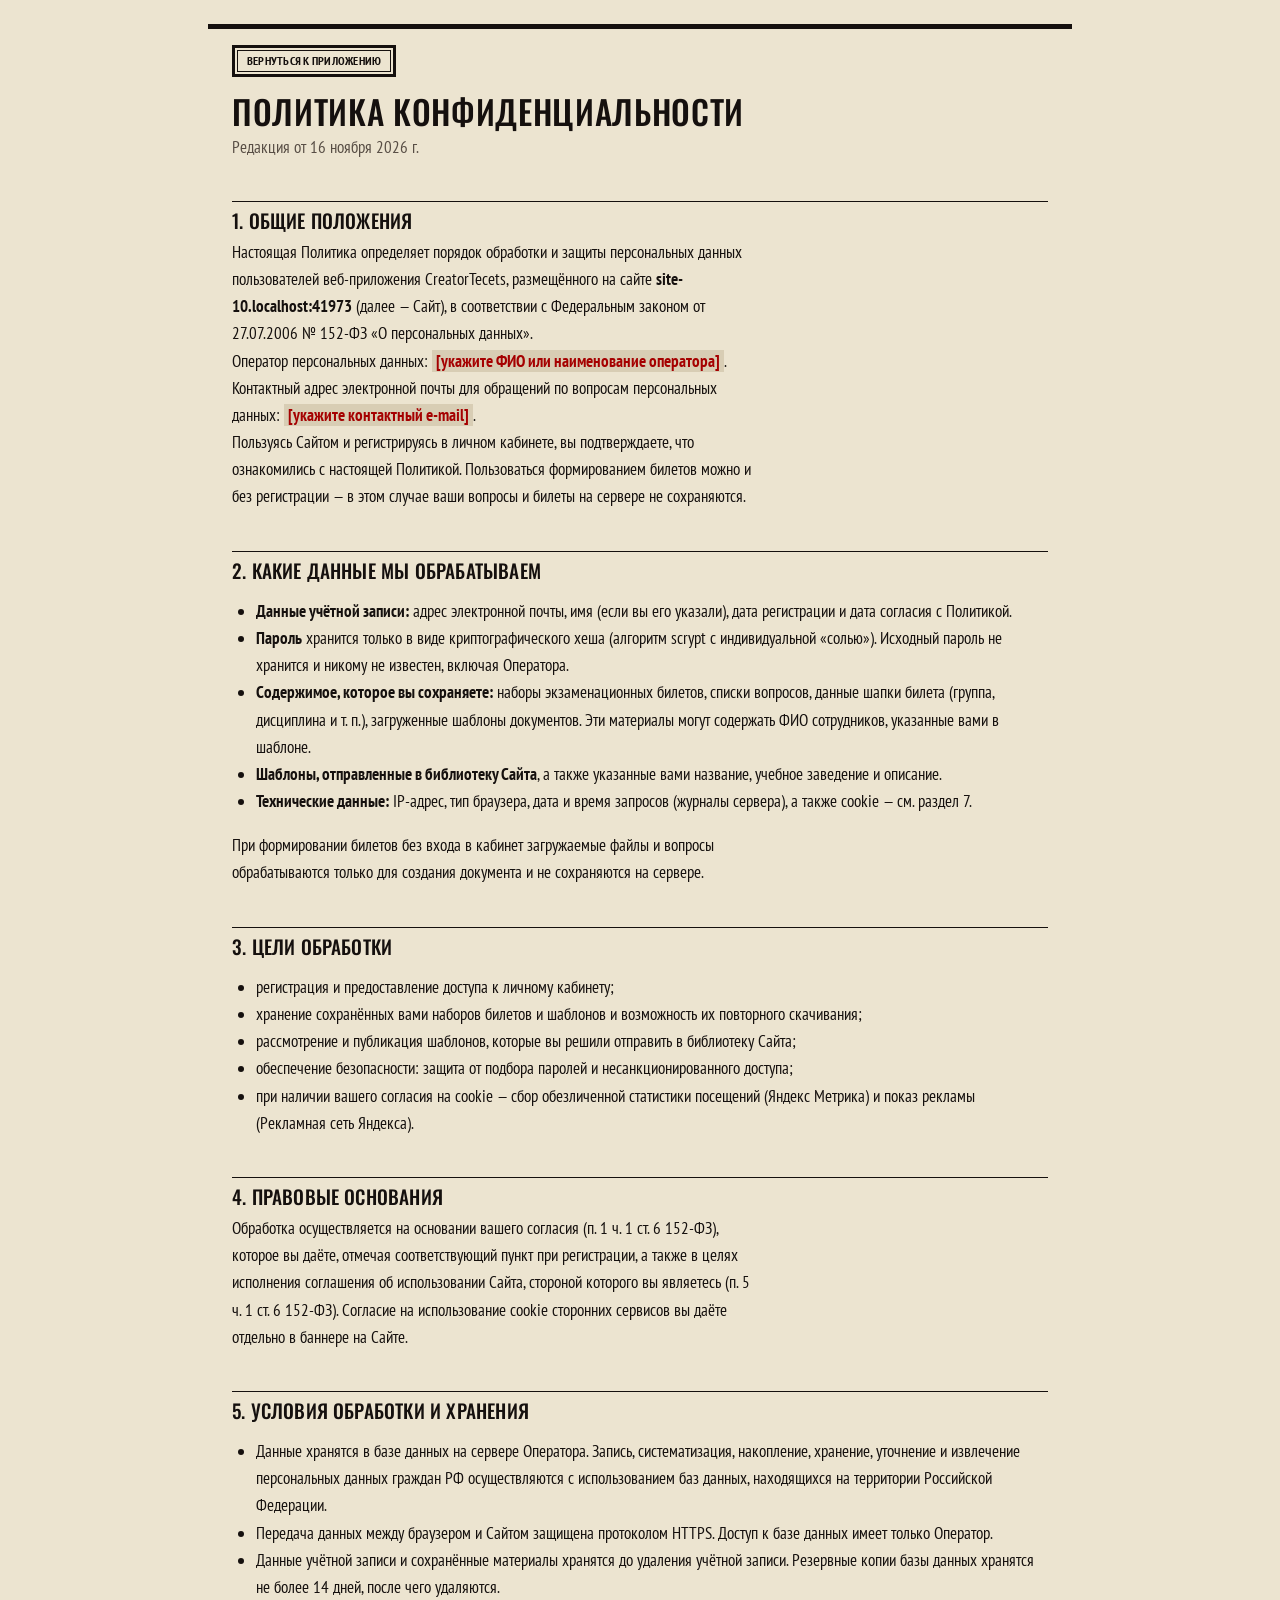
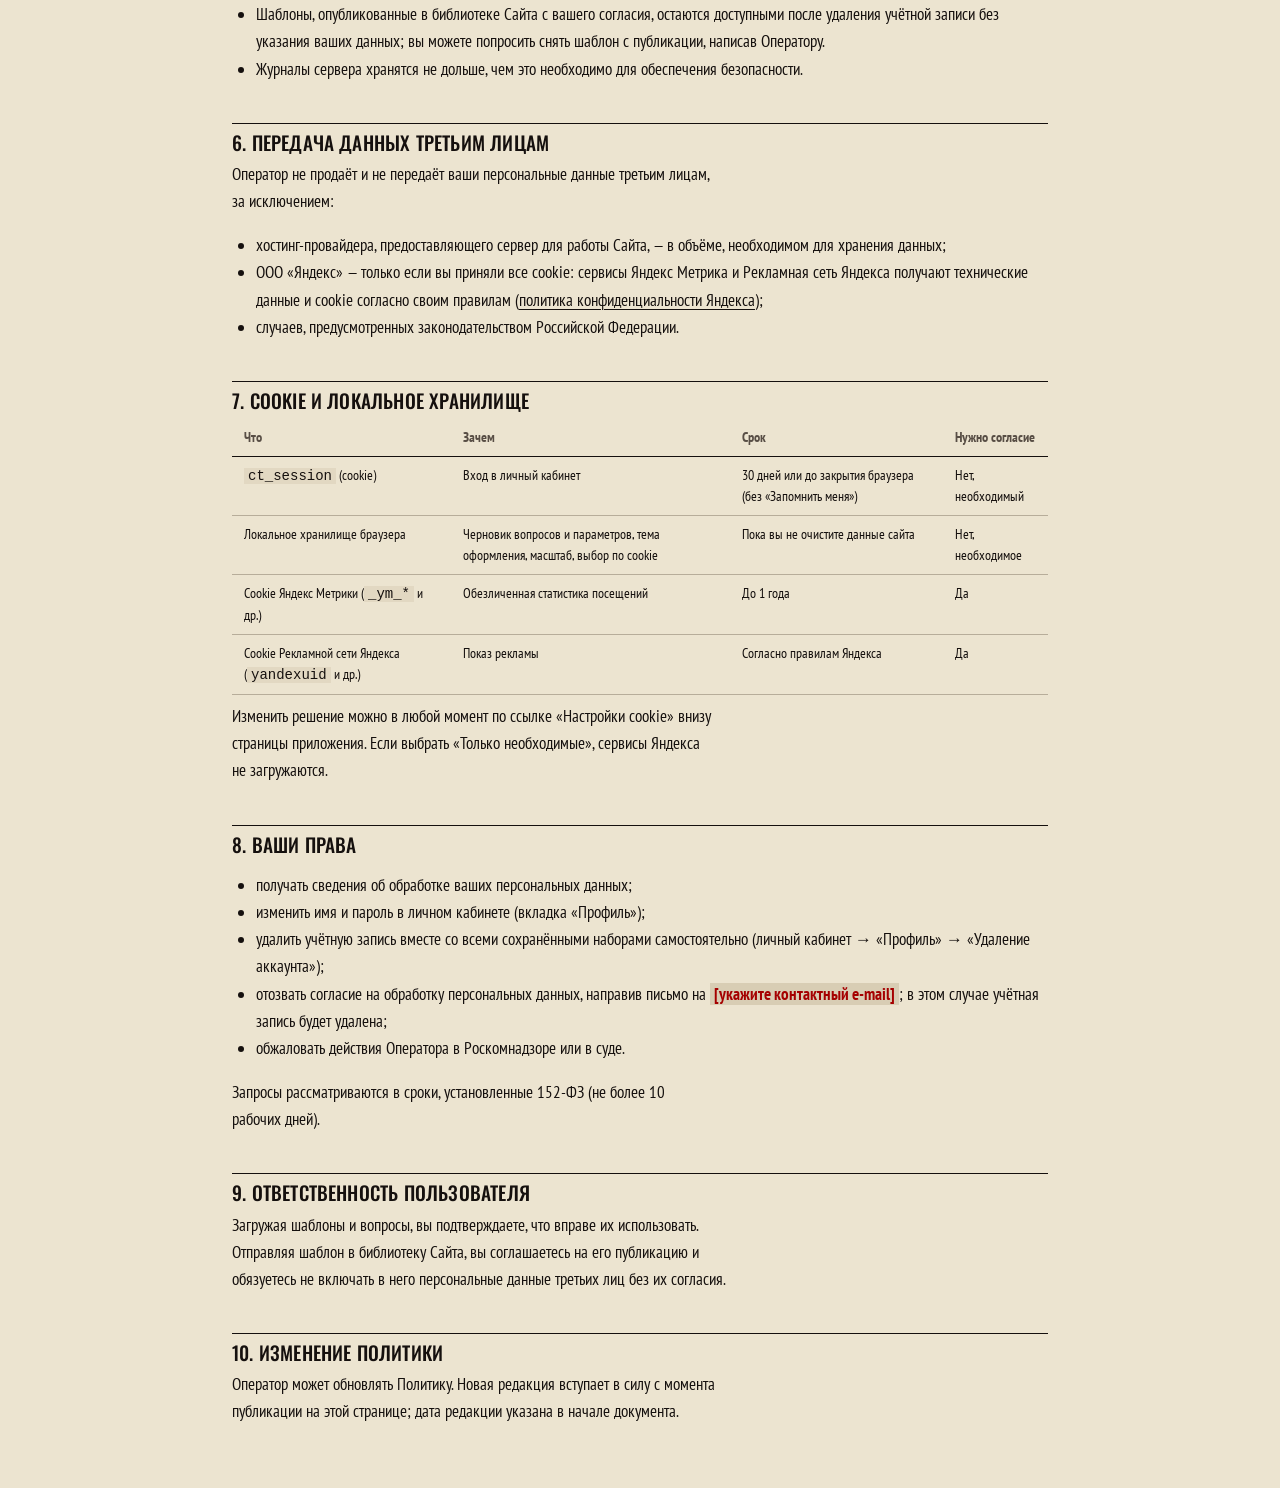
==== commit 2555f064: "Убрана тёмная тема: сайт всегда светлый - удалены тёмные блоки стилей (по системной настройке и по п" ====
--- a/static/privacy.html
+++ b/static/privacy.html
@@ -5,9 +5,6 @@
   <meta name="viewport" content="width=device-width, initial-scale=1" />
   <title>Политика конфиденциальности: CreatorTecets</title>
   <link rel="icon" href="data:image/svg+xml,<svg xmlns='http://www.w3.org/2000/svg' viewBox='0 0 32 32'><rect width='32' height='32' fill='%23231d19'/><path d='M8 9h16v3H8zm0 6h16v2H8zm0 5h10v2H8z' fill='%23ece3d0'/><rect x='8' y='24' width='16' height='2' fill='%23c23a1b'/></svg>" />
-  <script>
-    try { var t = localStorage.getItem("creatortecets:theme"); if (t === "light" || t === "dark") document.documentElement.dataset.theme = t; } catch (e) {}
-  </script>
   <link rel="preconnect" href="https://fonts.googleapis.com" />
   <link rel="preconnect" href="https://fonts.gstatic.com" crossorigin />
   <link href="https://fonts.googleapis.com/css2?family=Oswald:wght@500&family=PT+Sans+Narrow:wght@400;700&display=swap" rel="stylesheet" />
--- a/static/styles.css
+++ b/static/styles.css
@@ -1,5 +1,5 @@
 /* Hallmark · shape: app screen · genre: editorial · theme: Broadside (deal 1/3, seed tool-where-college-teacher-4730·65ad3793·2026-11-18·r0) · redesign: full
- * nav: kept shell, a top bar with the wordmark left, the tools and the three outputs right · signature: the stack of A4 ticket sheets, the real document drawn live on the buff stock · states: empty, loading (busy), error (issues list, field errors), full · broadside: bill by day, inked by night
+ * nav: kept shell, a top bar with the wordmark left, the tools and the three outputs right · signature: the stack of A4 ticket sheets, the real document drawn live on the buff stock · states: empty, loading (busy), error (issues list, field errors), full · broadside: bill
  * axes: light/display-condensed/warm · posture: committed · contrast: pass · faces: Oswald and PT Sans Narrow stand in for Six Caps, Bevan and Archivo Narrow, which carry no Cyrillic · v2.0.0 */
 /* Hallmark · pre-emit critique: P4 H4 E4 S4 R4 V3 · weakest: V, an app screen keeps its two-column shell by rule; the cards became ruled sections of a bill and the check became a list of particulars */
 /* Hallmark · waive 24b · padding 6.67px on .page td · the cell margin of the college's Word template, 100 twips, drawn to scale on the ticket sheet */
@@ -16,30 +16,6 @@
   --control: 40px;
   --control-s: 32px;
   --sheet-shadow: 0 var(--space-3xs) 0 var(--color-ink-2);
-}
-
-/* Тёмная тема: колорит «inked» */
-:root[data-theme="dark"] {
-  color-scheme: dark;
-  --color-paper: oklch(17% 0.01 60); --color-paper-2: oklch(21% 0.012 60); --color-paper-3: oklch(25% 0.014 60);
-  --color-ink: oklch(92% 0.028 88); --color-ink-2: oklch(82% 0.025 85); --color-muted: oklch(72% 0.025 80);
-  --color-rule: oklch(38% 0.02 70);
-  --color-accent: oklch(63% 0.19 33); --color-accent-ink: oklch(17% 0.01 60); --color-focus: oklch(68% 0.18 33);
-  --color-ok: oklch(74% 0.13 150); --color-warn: oklch(80% 0.13 78); --color-err: oklch(70% 0.17 30); --color-good: oklch(72% 0.13 140); --color-on-err: oklch(15% 0.01 60);
-  --color-well: oklch(12% 0.008 60);
-  --color-scrim: oklch(8% 0.01 60 / 0.7);
-}
-@media (prefers-color-scheme: dark) {
-  :root:not([data-theme="light"]) {
-    color-scheme: dark;
-    --color-paper: oklch(17% 0.01 60); --color-paper-2: oklch(21% 0.012 60); --color-paper-3: oklch(25% 0.014 60);
-    --color-ink: oklch(92% 0.028 88); --color-ink-2: oklch(82% 0.025 85); --color-muted: oklch(72% 0.025 80);
-    --color-rule: oklch(38% 0.02 70);
-    --color-accent: oklch(63% 0.19 33); --color-accent-ink: oklch(17% 0.01 60); --color-focus: oklch(68% 0.18 33);
-    --color-ok: oklch(74% 0.13 150); --color-warn: oklch(80% 0.13 78); --color-err: oklch(70% 0.17 30); --color-good: oklch(72% 0.13 140); --color-on-err: oklch(15% 0.01 60);
-    --color-well: oklch(12% 0.008 60);
-    --color-scrim: oklch(8% 0.01 60 / 0.7);
-  }
 }
 
 /* Старые имена: их читают app.js и privacy.html */
@@ -89,14 +65,13 @@
 .btn.ghost { border-color: transparent; }
 .btn.ghost:hover:not(:disabled) { border-color: var(--color-rule); }
 .btn.small { min-height: var(--control-s); padding: 0 var(--space-sm); font-size: var(--text-xs); }
-.btn.icon-only, .theme-btn { width: var(--control); padding: 0; }
+.btn.icon-only { width: var(--control); padding: 0; }
 .danger-btn { background: var(--color-err); color: var(--color-on-err); border-color: var(--color-err); }
 .danger-btn:hover:not(:disabled) { background: var(--color-ink); border-color: var(--color-ink); }
 .link-btn { border: 0; background: none; padding: 0; color: var(--color-ink); font: inherit; text-decoration: underline; text-underline-offset: 0.16em; cursor: pointer; }
 .link-btn:hover { color: var(--color-accent); }
 .icon-btn { border: 0; background: none; color: var(--color-muted); font: inherit; font-size: var(--text-lg); line-height: 1; width: var(--control-s); height: var(--control-s); cursor: pointer; }
 .icon-btn:hover { color: var(--color-ink); background: var(--color-paper-2); }
-.theme-btn svg { width: 18px; height: 18px; }
 
 /* ---------------------------------------------------------------- top bar */
 .topbar {
@@ -110,7 +85,7 @@
 .wordmark { font-family: var(--font-display); font-weight: 500; font-size: var(--text-xl); text-transform: uppercase; letter-spacing: 0.01em; line-height: 1.05; max-width: none; white-space: nowrap; }
 .brand p { color: var(--color-muted); font-size: var(--text-sm); white-space: nowrap; overflow: hidden; text-overflow: ellipsis; }
 .topbar-actions { display: flex; align-items: center; gap: var(--space-xs); flex-wrap: wrap; justify-content: flex-end; }
-#btn-theme { margin-left: var(--space-xs); }
+#btn-reset { margin-right: var(--space-xs); }
 #btn-save { margin-left: var(--space-sm); }
 .account-btn span { max-width: 12rem; overflow: hidden; text-overflow: ellipsis; }
 .account-btn .avatar { width: 22px; height: 22px; display: grid; place-items: center; background: var(--color-ink); color: var(--color-paper); font-size: var(--text-xs); }
@@ -159,8 +134,6 @@
   border: 1px solid var(--color-ink-2); border-radius: 0;
   transition: border-color var(--dur-micro) var(--ease-out);
 }
-:root[data-theme="dark"] :is(input[type="text"], input[type="search"], input[type="number"], input[type="email"], input[type="password"], textarea, select) { background: var(--color-paper-2); }
-@media (prefers-color-scheme: dark) { :root:not([data-theme="light"]) :is(input[type="text"], input[type="search"], input[type="number"], input[type="email"], input[type="password"], textarea, select) { background: var(--color-paper-2); } }
 input:hover:not(:disabled), textarea:hover:not(:disabled), select:hover:not(:disabled) { border-color: var(--color-ink); }
 input:focus-visible, textarea:focus-visible, select:focus-visible { outline: 2px solid var(--color-focus); outline-offset: 0; border-color: var(--color-ink); }
 input:disabled, textarea:disabled, select:disabled { cursor: not-allowed; opacity: 0.7; background: var(--color-paper-2); color: var(--color-muted); }
@@ -398,7 +371,6 @@
 .toast.error { background: var(--color-err); color: var(--color-on-err); }
 .toast[popover] { inset: auto auto var(--space-lg) 50%; margin: 0; border: 0; overflow: visible; }
 .busy { position: fixed; inset: 0; z-index: var(--z-tooltip); display: grid; place-content: center; justify-items: center; gap: var(--space-md); background: var(--color-scrim); color: var(--color-paper); font-weight: 700; }
-:root[data-theme="dark"] .busy { color: var(--color-ink); }
 .busy[hidden] { display: none; }
 .spinner { width: 40px; height: 40px; border: 4px solid currentColor; border-top-color: transparent; animation: spin 0.8s linear infinite; }
 @keyframes spin { to { transform: rotate(360deg); } }
